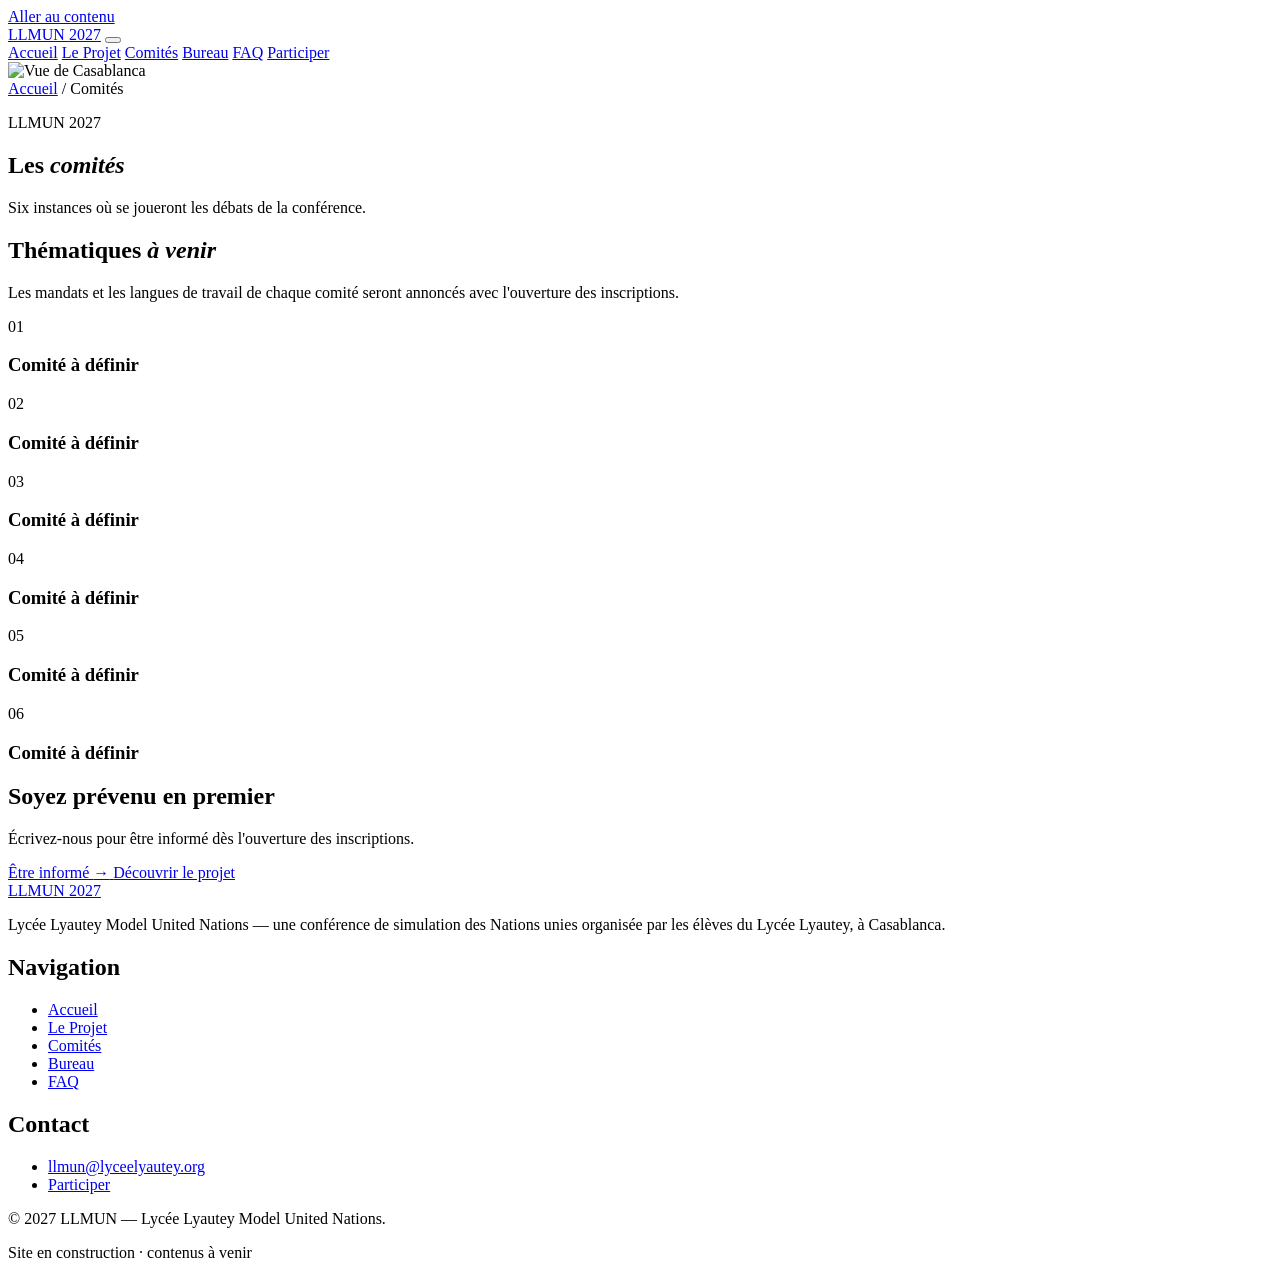
==== index.html @ 02866cd5 "First upload LLMUN Rework First publish" ====
<!doctype html>
<html lang="fr">
<head>
  <meta charset="UTF-8" />
  <meta name="viewport" content="width=device-width, initial-scale=1, viewport-fit=cover" />
  <title>Comités — LLMUN 2027</title>
  <meta name="description" content="Les six comités de LLMUN 2027 : mandats et langues de travail annoncés avec l'ouverture des inscriptions." />
  <meta name="theme-color" content="#08131f" />
  <link rel="icon" href="../../assets/favicon.svg" type="image/svg+xml" />

  <link rel="preconnect" href="https://fonts.googleapis.com" />
  <link rel="preconnect" href="https://fonts.gstatic.com" crossorigin />
  <link href="https://fonts.googleapis.com/css2?family=DM+Sans:wght@400;500;600;700&family=Playfair+Display:ital,wght@0,500;0,600;1,500;1,600&display=swap" rel="stylesheet" />
  <link rel="stylesheet" href="../../assets/css/styles.css" />
</head>
<body>
  <a class="skip-link" href="#contenu">Aller au contenu</a>

  <header class="site-header">
    <nav class="nav container" aria-label="Navigation principale">
      <a class="brand" href="../../index.html">LLMUN <span>2027</span></a>
      <button class="nav-toggle" type="button" aria-label="Ouvrir le menu" aria-expanded="false" aria-controls="menu-principal">
        <span></span><span></span><span></span>
      </button>
      <div class="nav-links" id="menu-principal">
        <a href="../../index.html">Accueil</a>
        <a href="../projet/index.html">Le Projet</a>
        <a href="../comites/index.html">Comités</a>
        <a href="../bureau/index.html">Bureau</a>
        <a href="../../index.html#faq">FAQ</a>
        <a class="nav-cta" href="../../index.html#inscription">Participer</a>
      </div>
    </nav>
  </header>

  <section class="page-hero">
    <div class="page-hero__media">
      <img src="../../assets/images/hassan2.jpg" alt="Vue de Casablanca" fetchpriority="high" width="1200" height="900" />
    </div>
    <div class="container">
      <nav class="breadcrumb" aria-label="Fil d'Ariane">
        <a href="../../index.html">Accueil</a>
        <span aria-hidden="true">/</span>
        <span aria-current="page">Comités</span>
      </nav>
      <p class="eyebrow">LLMUN 2027</p>
      <h1>Les <em>comités</em></h1>
      <p>Six instances où se joueront les débats de la conférence.</p>
    </div>
  </section>

  <main id="contenu">
    <section class="section">
      <div class="container">
        <div class="section__head reveal">
          <h2>Thématiques <em>à venir</em></h2>
          <p class="section__lead">
            Les mandats et les langues de travail de chaque comité seront annoncés avec
            l'ouverture des inscriptions.
          </p>
        </div>

        <div class="grid-auto grid-3" data-stagger>
          <article class="committee-card committee-card--placeholder reveal">
            <span class="committee-card__num">01</span>
            <h3>Comité à définir</h3>
          </article>

          <article class="committee-card committee-card--placeholder reveal">
            <span class="committee-card__num">02</span>
            <h3>Comité à définir</h3>
          </article>

          <article class="committee-card committee-card--placeholder reveal">
            <span class="committee-card__num">03</span>
            <h3>Comité à définir</h3>
          </article>

          <article class="committee-card committee-card--placeholder reveal">
            <span class="committee-card__num">04</span>
            <h3>Comité à définir</h3>
          </article>

          <article class="committee-card committee-card--placeholder reveal">
            <span class="committee-card__num">05</span>
            <h3>Comité à définir</h3>
          </article>

          <article class="committee-card committee-card--placeholder reveal">
            <span class="committee-card__num">06</span>
            <h3>Comité à définir</h3>
          </article>
        </div>
      </div>
    </section>
  </main>

  <section class="cta" id="inscription">
    <div class="container">
      <h2>Soyez prévenu en premier</h2>
      <p>Écrivez-nous pour être informé dès l'ouverture des inscriptions.</p>
      <div class="btn-row btn-row--center">
        <a class="btn btn--gold" href="mailto:llmun@lyceelyautey.org?subject=Inscription%20LLMUN%202027">
          Être informé <span class="btn__arrow" aria-hidden="true">→</span>
        </a>
        <a class="btn btn--ghost" href="../projet/index.html">Découvrir le projet</a>
      </div>
    </div>
  </section>

  <footer class="site-footer">
    <div class="container">
      <div class="site-footer__grid">
        <div class="site-footer__about">
          <a class="brand" href="../../index.html">LLMUN <span>2027</span></a>
          <p>
            Lycée Lyautey Model United Nations — une conférence de simulation des Nations unies
            organisée par les élèves du Lycée Lyautey, à Casablanca.
          </p>
        </div>

        <nav aria-label="Pages du site">
          <h2>Navigation</h2>
          <ul>
            <li><a href="../../index.html">Accueil</a></li>
            <li><a href="../projet/index.html">Le Projet</a></li>
            <li><a href="../comites/index.html">Comités</a></li>
            <li><a href="../bureau/index.html">Bureau</a></li>
            <li><a href="../../index.html#faq">FAQ</a></li>
          </ul>
        </nav>

        <div>
          <h2>Contact</h2>
          <ul>
            <li><a href="mailto:llmun@lyceelyautey.org">llmun@lyceelyautey.org</a></li>
            <li><a href="../../index.html#inscription">Participer</a></li>
          </ul>
        </div>
      </div>

      <div class="site-footer__bottom">
        <p>© <span data-year>2027</span> LLMUN — Lycée Lyautey Model United Nations.</p>
        <p>Site en construction · contenus à venir</p>
      </div>
    </div>
  </footer>

  <script src="../../assets/js/site.js" defer></script>
</body>
</html>
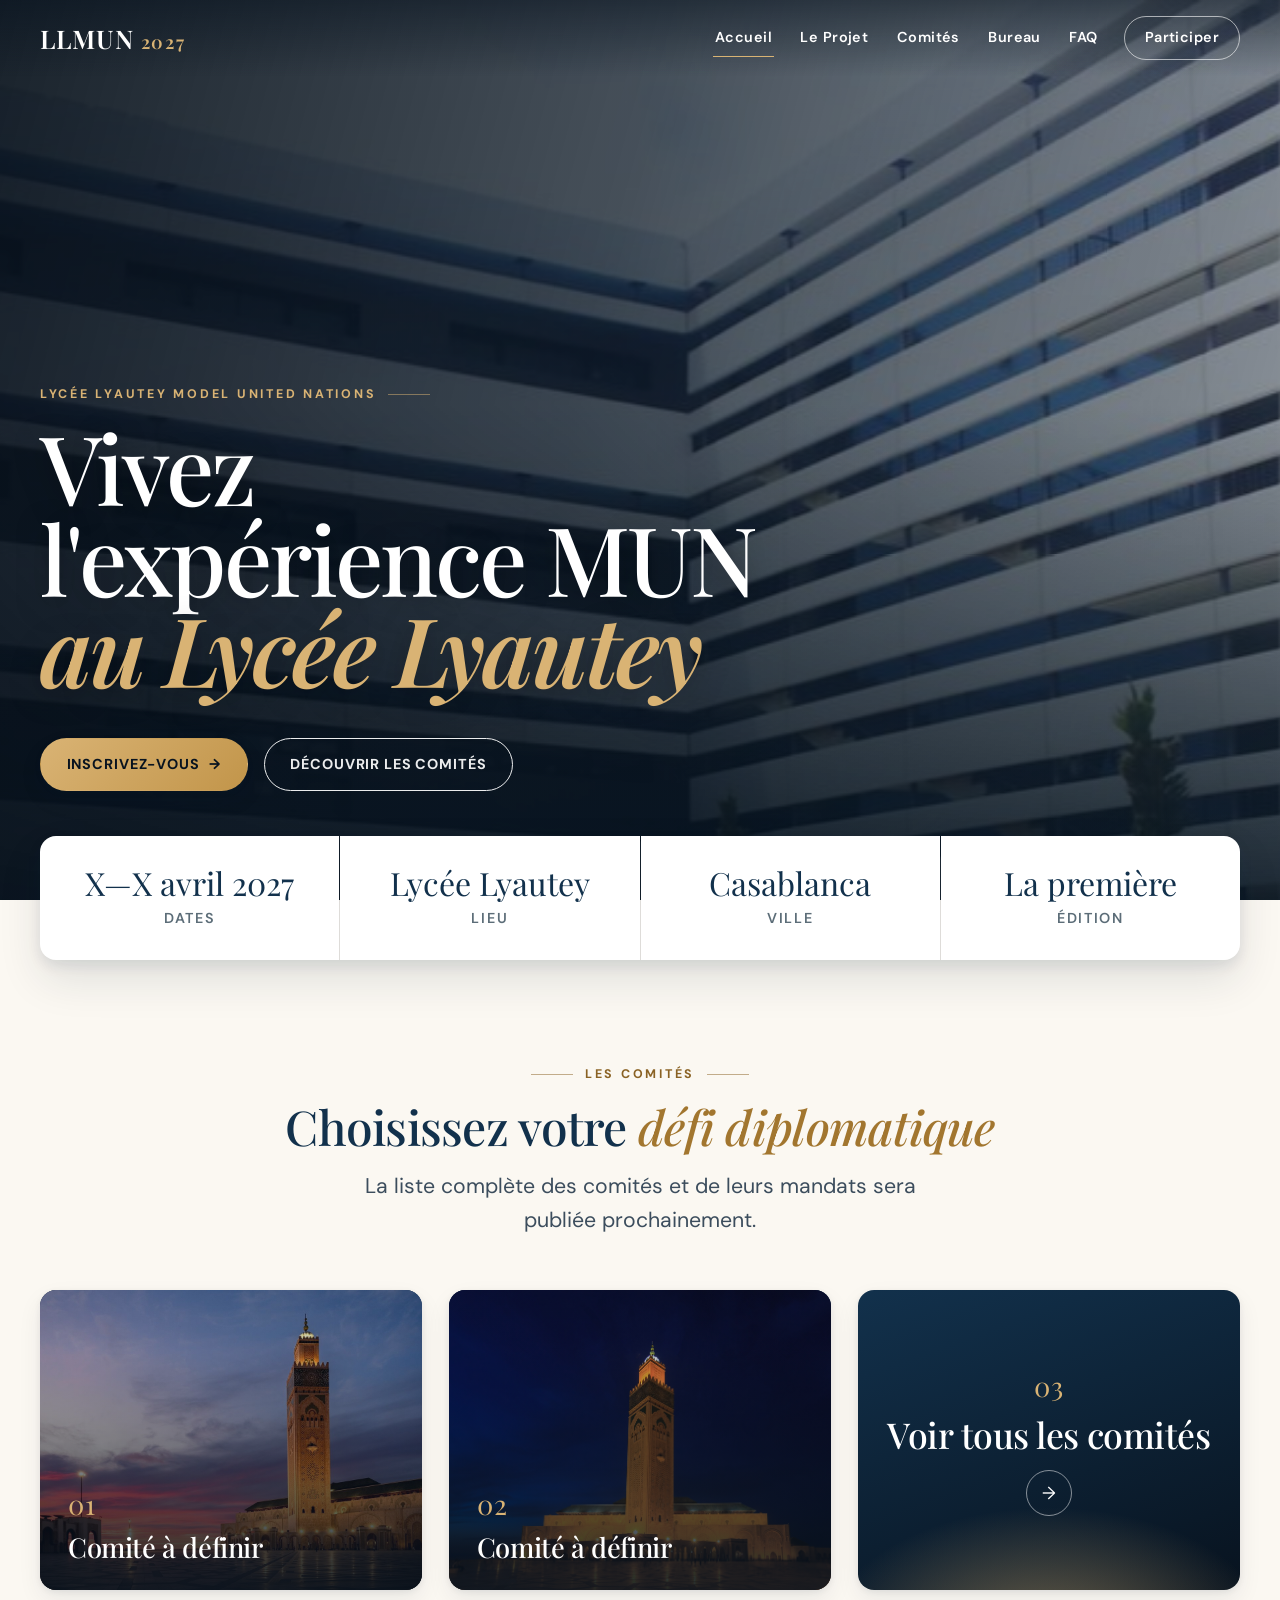
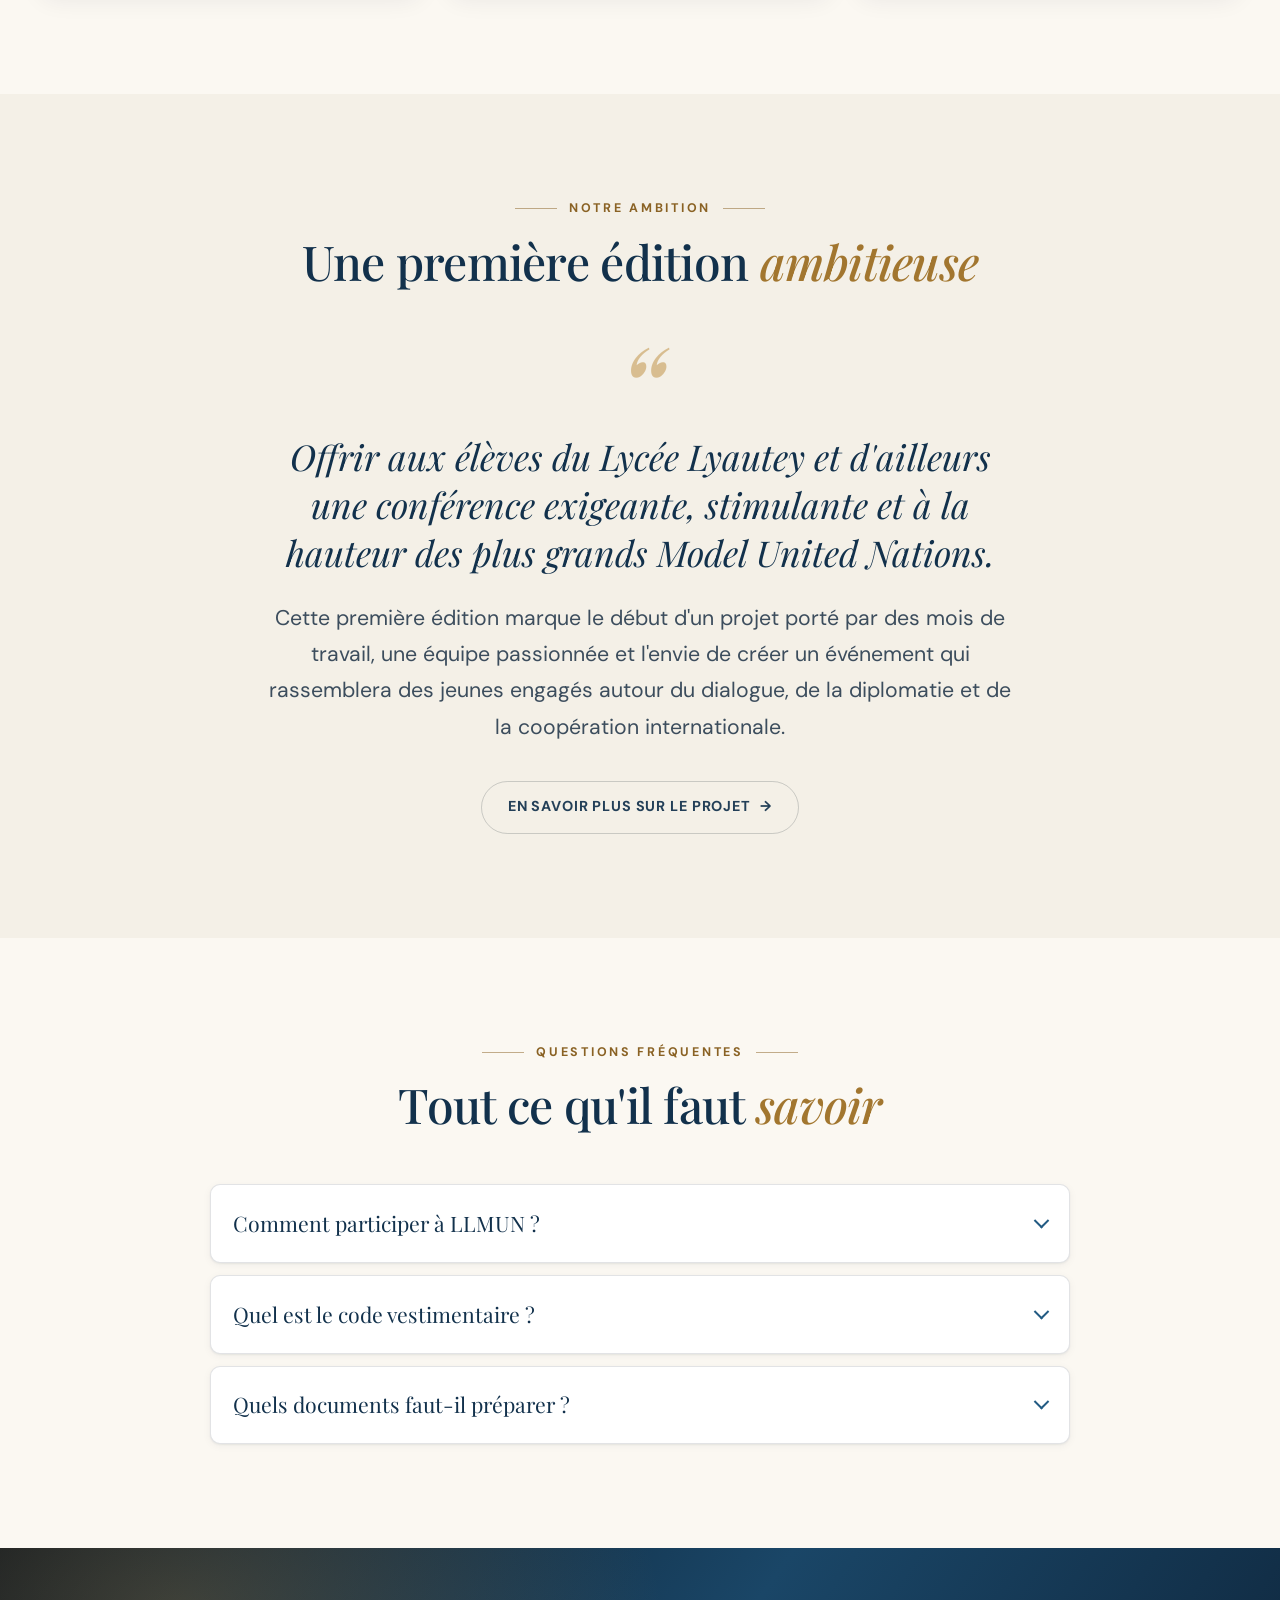
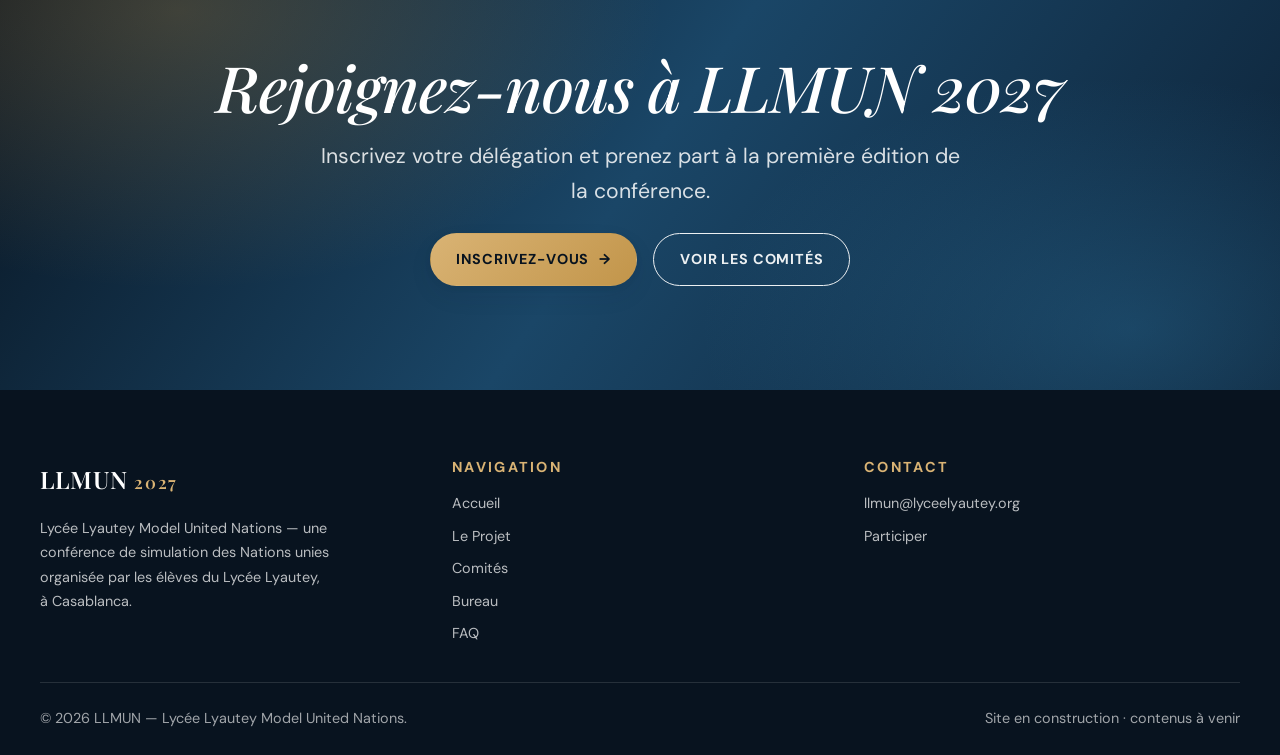
==== commit 02e1b775: "Structural Fix Corrected the structure of the project for frontend recognition" ====
--- a/index.html
+++ b/index.html
@@ -3,107 +3,189 @@
 <head>
   <meta charset="UTF-8" />
   <meta name="viewport" content="width=device-width, initial-scale=1, viewport-fit=cover" />
-  <title>Comités — LLMUN 2027</title>
-  <meta name="description" content="Les six comités de LLMUN 2027 : mandats et langues de travail annoncés avec l'ouverture des inscriptions." />
+  <title>LLMUN 2027 — Lycée Lyautey Model United Nations, Casablanca</title>
+  <meta name="description" content="LLMUN 2027 : la conférence Model United Nations du Lycée Lyautey à Casablanca. Débats, diplomatie et coopération internationale, en avril 2027." />
   <meta name="theme-color" content="#08131f" />
-  <link rel="icon" href="../../assets/favicon.svg" type="image/svg+xml" />
+  <link rel="icon" href="assets/favicon.svg" type="image/svg+xml" />
+
+  <meta property="og:type" content="website" />
+  <meta property="og:locale" content="fr_FR" />
+  <meta property="og:title" content="LLMUN 2027 — Lycée Lyautey Model United Nations" />
+  <meta property="og:description" content="Vivez l'expérience MUN au Lycée Lyautey, à Casablanca. Avril 2027." />
+  <meta property="og:image" content="assets/images/lycee-lyautey.jpg" />
 
   <link rel="preconnect" href="https://fonts.googleapis.com" />
   <link rel="preconnect" href="https://fonts.gstatic.com" crossorigin />
   <link href="https://fonts.googleapis.com/css2?family=DM+Sans:wght@400;500;600;700&family=Playfair+Display:ital,wght@0,500;0,600;1,500;1,600&display=swap" rel="stylesheet" />
-  <link rel="stylesheet" href="../../assets/css/styles.css" />
+  <link rel="stylesheet" href="assets/css/styles.css" />
 </head>
 <body>
   <a class="skip-link" href="#contenu">Aller au contenu</a>
 
   <header class="site-header">
     <nav class="nav container" aria-label="Navigation principale">
-      <a class="brand" href="../../index.html">LLMUN <span>2027</span></a>
+      <a class="brand" href="index.html">LLMUN <span>2027</span></a>
       <button class="nav-toggle" type="button" aria-label="Ouvrir le menu" aria-expanded="false" aria-controls="menu-principal">
         <span></span><span></span><span></span>
       </button>
       <div class="nav-links" id="menu-principal">
-        <a href="../../index.html">Accueil</a>
-        <a href="../projet/index.html">Le Projet</a>
-        <a href="../comites/index.html">Comités</a>
-        <a href="../bureau/index.html">Bureau</a>
-        <a href="../../index.html#faq">FAQ</a>
-        <a class="nav-cta" href="../../index.html#inscription">Participer</a>
+        <a href="index.html">Accueil</a>
+        <a href="pages/projet/index.html">Le Projet</a>
+        <a href="pages/comites/index.html">Comités</a>
+        <a href="pages/bureau/index.html">Bureau</a>
+        <a href="#faq">FAQ</a>
+        <a class="nav-cta" href="#inscription">Participer</a>
       </div>
     </nav>
   </header>
 
-  <section class="page-hero">
-    <div class="page-hero__media">
-      <img src="../../assets/images/hassan2.jpg" alt="Vue de Casablanca" fetchpriority="high" width="1200" height="900" />
+  <section class="hero" id="accueil">
+    <div class="hero__media">
+      <img src="assets/images/lycee-lyautey.jpg" alt="Le Lycée Lyautey à Casablanca" fetchpriority="high" width="736" height="414" />
     </div>
     <div class="container">
-      <nav class="breadcrumb" aria-label="Fil d'Ariane">
-        <a href="../../index.html">Accueil</a>
-        <span aria-hidden="true">/</span>
-        <span aria-current="page">Comités</span>
-      </nav>
-      <p class="eyebrow">LLMUN 2027</p>
-      <h1>Les <em>comités</em></h1>
-      <p>Six instances où se joueront les débats de la conférence.</p>
+      <div class="hero__content">
+        <p class="eyebrow">Lycée Lyautey Model United Nations</p>
+        <h1>Vivez l'expérience MUN <em>au Lycée Lyautey</em></h1>
+        <div class="btn-row">
+          <a class="btn btn--gold" href="#inscription">Inscrivez-vous <span class="btn__arrow" aria-hidden="true">→</span></a>
+          <a class="btn btn--ghost" href="pages/comites/index.html">Découvrir les comités</a>
+        </div>
+      </div>
     </div>
   </section>
 
   <main id="contenu">
-    <section class="section">
+    <!-- Informations clés : seul endroit du site où dates, lieu et ville sont donnés -->
+    <section class="facts container" aria-label="Informations clés">
+      <dl class="facts__inner">
+        <div class="fact">
+          <dt>Dates</dt>
+          <dd>X—X avril 2027</dd>
+        </div>
+        <div class="fact">
+          <dt>Lieu</dt>
+          <dd>Lycée Lyautey</dd>
+        </div>
+        <div class="fact">
+          <dt>Ville</dt>
+          <dd>Casablanca</dd>
+        </div>
+        <div class="fact">
+          <dt>Édition</dt>
+          <dd>La première</dd>
+        </div>
+      </dl>
+    </section>
+
+    <!-- Comités -->
+    <section class="section" id="comites">
       <div class="container">
         <div class="section__head reveal">
-          <h2>Thématiques <em>à venir</em></h2>
+          <p class="eyebrow">Les comités</p>
+          <h2>Choisissez votre <em>défi diplomatique</em></h2>
           <p class="section__lead">
-            Les mandats et les langues de travail de chaque comité seront annoncés avec
-            l'ouverture des inscriptions.
+            La liste complète des comités et de leurs mandats sera publiée prochainement.
           </p>
         </div>
 
         <div class="grid-auto grid-3" data-stagger>
-          <article class="committee-card committee-card--placeholder reveal">
+          <article class="committee-card reveal">
+            <div class="committee-card__media">
+              <img src="assets/images/hassan2.jpg" alt="" loading="lazy" width="1200" height="900" />
+            </div>
             <span class="committee-card__num">01</span>
             <h3>Comité à définir</h3>
           </article>
 
-          <article class="committee-card committee-card--placeholder reveal">
+          <article class="committee-card reveal">
+            <div class="committee-card__media">
+              <img src="assets/images/mosquee-nuit.jpg" alt="" loading="lazy" width="1800" height="1217" />
+            </div>
             <span class="committee-card__num">02</span>
             <h3>Comité à définir</h3>
           </article>
 
-          <article class="committee-card committee-card--placeholder reveal">
+          <a class="committee-card committee-card--cta reveal" href="pages/comites/index.html">
             <span class="committee-card__num">03</span>
-            <h3>Comité à définir</h3>
-          </article>
-
-          <article class="committee-card committee-card--placeholder reveal">
-            <span class="committee-card__num">04</span>
-            <h3>Comité à définir</h3>
-          </article>
-
-          <article class="committee-card committee-card--placeholder reveal">
-            <span class="committee-card__num">05</span>
-            <h3>Comité à définir</h3>
-          </article>
-
-          <article class="committee-card committee-card--placeholder reveal">
-            <span class="committee-card__num">06</span>
-            <h3>Comité à définir</h3>
-          </article>
+            <h3>Voir tous les comités</h3>
+            <span class="arrow" aria-hidden="true">→</span>
+          </a>
+        </div>
+      </div>
+    </section>
+
+    <!-- Ambition (le développement complet est sur la page Le Projet) -->
+    <section class="section section--paper ambition" id="projet">
+      <div class="container">
+        <div class="section__head reveal">
+          <p class="eyebrow">Notre ambition</p>
+          <h2>Une première édition <em>ambitieuse</em></h2>
+        </div>
+
+        <div class="ambition__text reveal">
+          <p class="statement">
+            Offrir aux élèves du Lycée Lyautey et d'ailleurs une conférence exigeante, stimulante
+            et à la hauteur des plus grands Model United Nations.
+          </p>
+          <p>
+            Cette première édition marque le début d'un projet porté par des mois de travail, une équipe
+            passionnée et l'envie de créer un événement qui rassemblera des jeunes engagés autour du
+            dialogue, de la diplomatie et de la coopération internationale.
+          </p>
+          <div class="btn-row btn-row--center">
+            <a class="btn btn--on-light btn--ghost" href="pages/projet/index.html">
+              En savoir plus sur le projet <span class="btn__arrow" aria-hidden="true">→</span>
+            </a>
+          </div>
+        </div>
+      </div>
+    </section>
+
+    <!-- FAQ -->
+    <section class="section" id="faq">
+      <div class="container">
+        <div class="section__head reveal">
+          <p class="eyebrow">Questions fréquentes</p>
+          <h2>Tout ce qu'il faut <em>savoir</em></h2>
+        </div>
+
+        <div class="faq-list" data-stagger>
+          <details class="faq-item reveal">
+            <summary>Comment participer à LLMUN ?</summary>
+            <div class="faq-item__body">
+              <p>Les inscriptions ouvrent prochainement pour les délégations et les participants individuels.</p>
+            </div>
+          </details>
+
+          <details class="faq-item reveal">
+            <summary>Quel est le code vestimentaire ?</summary>
+            <div class="faq-item__body">
+              <p>Une tenue formelle et professionnelle est requise pendant toute la durée de la conférence.</p>
+            </div>
+          </details>
+
+          <details class="faq-item reveal">
+            <summary>Quels documents faut-il préparer ?</summary>
+            <div class="faq-item__body">
+              <p>Vous recevrez les guides de comité et les consignes de préparation après votre inscription.</p>
+            </div>
+          </details>
         </div>
       </div>
     </section>
   </main>
 
+  <!-- Appel à l'action -->
   <section class="cta" id="inscription">
     <div class="container">
-      <h2>Soyez prévenu en premier</h2>
-      <p>Écrivez-nous pour être informé dès l'ouverture des inscriptions.</p>
+      <h2>Rejoignez-nous à LLMUN 2027</h2>
+      <p>Inscrivez votre délégation et prenez part à la première édition de la conférence.</p>
       <div class="btn-row btn-row--center">
         <a class="btn btn--gold" href="mailto:llmun@lyceelyautey.org?subject=Inscription%20LLMUN%202027">
-          Être informé <span class="btn__arrow" aria-hidden="true">→</span>
+          Inscrivez-vous <span class="btn__arrow" aria-hidden="true">→</span>
         </a>
-        <a class="btn btn--ghost" href="../projet/index.html">Découvrir le projet</a>
+        <a class="btn btn--ghost" href="pages/comites/index.html">Voir les comités</a>
       </div>
     </div>
   </section>
@@ -112,7 +194,7 @@
     <div class="container">
       <div class="site-footer__grid">
         <div class="site-footer__about">
-          <a class="brand" href="../../index.html">LLMUN <span>2027</span></a>
+          <a class="brand" href="index.html">LLMUN <span>2027</span></a>
           <p>
             Lycée Lyautey Model United Nations — une conférence de simulation des Nations unies
             organisée par les élèves du Lycée Lyautey, à Casablanca.
@@ -122,11 +204,11 @@
         <nav aria-label="Pages du site">
           <h2>Navigation</h2>
           <ul>
-            <li><a href="../../index.html">Accueil</a></li>
-            <li><a href="../projet/index.html">Le Projet</a></li>
-            <li><a href="../comites/index.html">Comités</a></li>
-            <li><a href="../bureau/index.html">Bureau</a></li>
-            <li><a href="../../index.html#faq">FAQ</a></li>
+            <li><a href="index.html">Accueil</a></li>
+            <li><a href="pages/projet/index.html">Le Projet</a></li>
+            <li><a href="pages/comites/index.html">Comités</a></li>
+            <li><a href="pages/bureau/index.html">Bureau</a></li>
+            <li><a href="#faq">FAQ</a></li>
           </ul>
         </nav>
 
@@ -134,7 +216,7 @@
           <h2>Contact</h2>
           <ul>
             <li><a href="mailto:llmun@lyceelyautey.org">llmun@lyceelyautey.org</a></li>
-            <li><a href="../../index.html#inscription">Participer</a></li>
+            <li><a href="#inscription">Participer</a></li>
           </ul>
         </div>
       </div>
@@ -146,6 +228,6 @@
     </div>
   </footer>
 
-  <script src="../../assets/js/site.js" defer></script>
+  <script src="assets/js/site.js" defer></script>
 </body>
 </html>
--- a/assets/css/styles.css
+++ b/assets/css/styles.css
@@ -0,0 +1,1516 @@
+/* ============================================================================
+   LLMUN 2027 — Feuille de style principale
+   Système de design : jetons → base → primitives de mise en page → composants
+   → sections → mouvement → points de rupture.
+   Typographie : Playfair Display (titres) + DM Sans (interface / texte courant).
+   ========================================================================= */
+
+/* ---------------------------------------------------------------- 1. JETONS */
+:root {
+  /* Couleurs de marque : bleu nuit diplomatique, laiton chaud, ivoire */
+  --navy-950: #08131f;
+  --navy-900: #0d2135;
+  --navy-800: #12314c;
+  --navy-700: #1a4667;
+  --navy-600: #235b83;
+  --blue-500: #2f7cab;
+  --blue-300: #8fbcd6;
+  --blue-100: #dbe9f2;
+
+  --brass-600: #8a6224; /* petits textes : 4.8:1 sur papier */
+  --brass-accent: #a2762f; /* titres >= 24px : conforme AA gros texte */
+  --brass-500: #c2954a;
+  --brass-400: #d9b374;
+  --brass-200: #f0dcb6;
+
+  --ivory: #fbf8f2;
+  --paper: #f4f0e7;
+  --paper-2: #ece6d9;
+
+  --ink: #131e29;
+  --ink-soft: #3c4d5d;
+  --ink-muted: #5c6d78;
+  --line: rgba(19, 30, 41, 0.12);
+  --line-strong: rgba(19, 30, 41, 0.2);
+
+  /* Rôles sémantiques */
+  --bg: var(--ivory);
+  --surface: #ffffff;
+  --surface-alt: var(--paper);
+  --text: var(--ink);
+  --text-soft: var(--ink-soft);
+
+  /* Typographie fluide (320px → 1440px) */
+  --font-display: "Playfair Display", "Iowan Old Style", Georgia, serif;
+  --font-sans: "DM Sans", system-ui, -apple-system, "Segoe UI", Roboto, sans-serif;
+
+  --step--1: clamp(0.82rem, 0.79rem + 0.14vw, 0.9rem);
+  --step-0: clamp(1rem, 0.96rem + 0.2vw, 1.09rem);
+  --step-1: clamp(1.13rem, 1.06rem + 0.34vw, 1.33rem);
+  --step-2: clamp(1.33rem, 1.2rem + 0.63vw, 1.72rem);
+  --step-3: clamp(1.6rem, 1.38rem + 1.06vw, 2.25rem);
+  --step-4: clamp(1.95rem, 1.58rem + 1.83vw, 3rem);
+  --step-5: clamp(2.35rem, 1.73rem + 3.06vw, 4rem);
+  --step-6: clamp(2.8rem, 1.65rem + 5.75vw, 6rem);
+
+  /* Rythme d'espacement */
+  --space-2xs: 0.375rem;
+  --space-xs: 0.625rem;
+  --space-s: 1rem;
+  --space-m: 1.5rem;
+  --space-l: 2.25rem;
+  --space-xl: 3.5rem;
+  --space-2xl: clamp(3.5rem, 2.5rem + 5vw, 7rem);
+
+  --gutter: clamp(1.25rem, 0.9rem + 1.8vw, 2.5rem);
+  --measure: 68ch;
+  --container: 1200px;
+
+  /* Formes et profondeur */
+  --radius-xs: 6px;
+  --radius-s: 10px;
+  --radius-m: 16px;
+  --radius-l: 26px;
+  --radius-pill: 999px;
+
+  --shadow-xs: 0 1px 2px rgba(11, 32, 51, 0.06), 0 2px 8px rgba(11, 32, 51, 0.05);
+  --shadow-s: 0 2px 6px rgba(11, 32, 51, 0.07), 0 10px 24px rgba(11, 32, 51, 0.07);
+  --shadow-m: 0 6px 14px rgba(11, 32, 51, 0.09), 0 20px 44px rgba(11, 32, 51, 0.11);
+  --shadow-l: 0 18px 40px rgba(8, 19, 31, 0.18), 0 44px 90px rgba(8, 19, 31, 0.18);
+
+  --ring: 0 0 0 3px var(--ivory), 0 0 0 6px var(--blue-500);
+
+  /* Mouvement */
+  --ease-out: cubic-bezier(0.22, 0.68, 0.32, 1);
+  --ease-spring: cubic-bezier(0.32, 1.4, 0.5, 1);
+  --t-fast: 160ms;
+  --t-med: 280ms;
+  --t-slow: 520ms;
+
+  --header-h: 76px;
+}
+
+@media (min-width: 1600px) {
+  :root {
+    --container: 1320px;
+  }
+}
+
+/* ------------------------------------------------------------ 2. BASE / RESET */
+*,
+*::before,
+*::after {
+  box-sizing: border-box;
+}
+
+html {
+  -webkit-text-size-adjust: 100%;
+  scroll-behavior: smooth;
+  scroll-padding-top: calc(var(--header-h) + 1rem);
+}
+
+body {
+  margin: 0;
+  background: var(--bg);
+  color: var(--text);
+  font-family: var(--font-sans);
+  font-size: var(--step-0);
+  line-height: 1.65;
+  overflow-x: hidden;
+  -webkit-font-smoothing: antialiased;
+  text-rendering: optimizeLegibility;
+}
+
+img,
+picture,
+svg,
+video {
+  display: block;
+  max-width: 100%;
+  height: auto;
+}
+
+h1,
+h2,
+h3,
+h4 {
+  font-family: var(--font-display);
+  font-weight: 500;
+  line-height: 1.1;
+  margin: 0;
+  text-wrap: balance;
+  letter-spacing: -0.015em;
+}
+
+p {
+  margin: 0;
+  text-wrap: pretty;
+}
+
+a {
+  color: inherit;
+}
+
+button {
+  font: inherit;
+  color: inherit;
+}
+
+:focus-visible {
+  outline: none;
+  box-shadow: var(--ring);
+  border-radius: var(--radius-xs);
+}
+
+::selection {
+  background: var(--brass-200);
+  color: var(--navy-900);
+}
+
+.skip-link {
+  position: absolute;
+  left: 50%;
+  top: 0;
+  transform: translate(-50%, -150%);
+  z-index: 200;
+  padding: 0.75rem 1.25rem;
+  background: var(--navy-900);
+  color: #fff;
+  border-radius: 0 0 var(--radius-s) var(--radius-s);
+  font-weight: 600;
+  text-decoration: none;
+  transition: transform var(--t-fast) var(--ease-out);
+}
+
+.skip-link:focus-visible {
+  transform: translate(-50%, 0);
+}
+
+.visually-hidden {
+  position: absolute !important;
+  width: 1px;
+  height: 1px;
+  padding: 0;
+  margin: -1px;
+  overflow: hidden;
+  clip-path: inset(50%);
+  white-space: nowrap;
+}
+
+/* -------------------------------------------------------- 3. MISE EN PAGE */
+.container {
+  width: min(var(--container), 100% - (var(--gutter) * 2));
+  margin-inline: auto;
+}
+
+.container--narrow {
+  width: min(820px, 100% - (var(--gutter) * 2));
+}
+
+.section {
+  padding-block: var(--space-2xl);
+}
+
+.section--tight {
+  padding-block: clamp(2.5rem, 1.8rem + 3.5vw, 4.5rem);
+}
+
+.section--paper {
+  background: var(--paper);
+}
+
+.section__head {
+  max-width: 62ch;
+  margin-inline: auto;
+  text-align: center;
+  margin-bottom: clamp(2rem, 1.4rem + 2.4vw, 3.5rem);
+}
+
+.section__head h2,
+.section__title {
+  font-size: var(--step-4);
+  color: var(--navy-800);
+}
+
+.section__head h2 em,
+.section__title em {
+  font-style: italic;
+  color: var(--brass-accent);
+}
+
+.section__lead {
+  margin-top: var(--space-s);
+  color: var(--text-soft);
+  font-size: var(--step-1);
+  line-height: 1.6;
+}
+
+/* Surtitre avec filets décoratifs */
+.eyebrow {
+  display: flex;
+  align-items: center;
+  justify-content: center;
+  gap: 0.75rem;
+  margin: 0 0 var(--space-s);
+  font-family: var(--font-sans);
+  font-size: clamp(0.68rem, 0.64rem + 0.2vw, 0.78rem);
+  font-weight: 700;
+  letter-spacing: 0.22em;
+  text-transform: uppercase;
+  color: var(--brass-600);
+}
+
+.eyebrow::before,
+.eyebrow::after {
+  content: "";
+  width: clamp(18px, 5vw, 42px);
+  height: 1px;
+  background: currentColor;
+  opacity: 0.5;
+}
+
+.eyebrow--start {
+  justify-content: flex-start;
+}
+
+.eyebrow--start::before {
+  display: none;
+}
+
+/* ------------------------------------------------------------- 4. BOUTONS */
+.btn {
+  --btn-bg: var(--navy-700);
+  --btn-fg: #fff;
+  display: inline-flex;
+  align-items: center;
+  justify-content: center;
+  gap: 0.6rem;
+  min-height: 48px;
+  padding: 0.85rem 1.6rem;
+  border: 1px solid transparent;
+  border-radius: var(--radius-pill);
+  background: var(--btn-bg);
+  color: var(--btn-fg);
+  font-family: var(--font-sans);
+  font-size: var(--step--1);
+  font-weight: 700;
+  letter-spacing: 0.06em;
+  text-transform: uppercase;
+  text-decoration: none;
+  cursor: pointer;
+  box-shadow: var(--shadow-s);
+  transition: transform var(--t-fast) var(--ease-out), box-shadow var(--t-med) var(--ease-out),
+    background-color var(--t-med) var(--ease-out), color var(--t-med) var(--ease-out),
+    border-color var(--t-med) var(--ease-out);
+}
+
+.btn:hover {
+  transform: translateY(-2px);
+  box-shadow: var(--shadow-m);
+}
+
+.btn:active {
+  transform: translateY(0);
+}
+
+.btn__arrow {
+  transition: transform var(--t-med) var(--ease-spring);
+}
+
+.btn:hover .btn__arrow {
+  transform: translateX(4px);
+}
+
+.btn--gold {
+  --btn-bg: linear-gradient(135deg, var(--brass-400), var(--brass-500));
+  --btn-fg: var(--navy-950);
+}
+
+.btn--light {
+  --btn-bg: var(--ivory);
+  --btn-fg: var(--navy-800);
+}
+
+.btn--ghost {
+  --btn-bg: transparent;
+  --btn-fg: currentColor;
+  border-color: currentColor;
+  box-shadow: none;
+  opacity: 0.92;
+}
+
+.btn--ghost:hover {
+  background: rgba(255, 255, 255, 0.12);
+  box-shadow: none;
+  opacity: 1;
+}
+
+.btn--on-light.btn--ghost {
+  color: var(--navy-800);
+  border-color: var(--line-strong);
+}
+
+.btn--on-light.btn--ghost:hover {
+  background: rgba(19, 49, 76, 0.06);
+}
+
+.btn[disabled],
+.btn[aria-disabled="true"] {
+  cursor: not-allowed;
+  opacity: 0.55;
+  box-shadow: none;
+}
+
+.btn[disabled]:hover,
+.btn[aria-disabled="true"]:hover {
+  transform: none;
+  box-shadow: none;
+}
+
+.btn-row {
+  display: flex;
+  flex-wrap: wrap;
+  gap: var(--space-s);
+}
+
+.btn-row--center {
+  justify-content: center;
+}
+
+/* Lien texte fléché */
+.link-arrow {
+  display: inline-flex;
+  align-items: center;
+  gap: 0.5rem;
+  font-weight: 700;
+  font-size: var(--step--1);
+  letter-spacing: 0.04em;
+  text-transform: uppercase;
+  text-decoration: none;
+  color: var(--navy-700);
+  padding-block: 0.35rem;
+}
+
+.link-arrow span:last-child {
+  transition: transform var(--t-med) var(--ease-spring);
+}
+
+.link-arrow:hover span:last-child {
+  transform: translateX(5px);
+}
+
+/* -------------------------------------------------------- 5. EN-TÊTE / NAV */
+.site-header {
+  position: fixed;
+  inset: 0 0 auto;
+  z-index: 100;
+  transition: background-color var(--t-med) var(--ease-out), box-shadow var(--t-med) var(--ease-out);
+}
+
+.site-header::after {
+  content: "";
+  position: absolute;
+  inset: 0;
+  z-index: -1;
+  background: linear-gradient(180deg, rgba(8, 19, 31, 0.55), rgba(8, 19, 31, 0));
+  opacity: 1;
+  transition: opacity var(--t-med) var(--ease-out);
+}
+
+.site-header.is-stuck {
+  background: rgba(251, 248, 242, 0.9);
+  backdrop-filter: saturate(150%) blur(14px);
+  -webkit-backdrop-filter: saturate(150%) blur(14px);
+  box-shadow: 0 1px 0 var(--line), var(--shadow-xs);
+}
+
+.site-header.is-stuck::after {
+  opacity: 0;
+}
+
+.nav {
+  display: flex;
+  align-items: center;
+  justify-content: space-between;
+  gap: var(--space-m);
+  min-height: var(--header-h);
+}
+
+.brand {
+  display: inline-flex;
+  align-items: baseline;
+  gap: 0.4rem;
+  font-family: var(--font-display);
+  font-size: clamp(1.25rem, 1.1rem + 0.7vw, 1.6rem);
+  font-weight: 600;
+  letter-spacing: 0.04em;
+  color: #fff;
+  text-decoration: none;
+  transition: color var(--t-med) var(--ease-out);
+}
+
+.brand span {
+  font-size: 0.72em;
+  color: var(--brass-400);
+  letter-spacing: 0.1em;
+}
+
+.site-header.is-stuck .brand {
+  color: var(--navy-800);
+}
+
+.site-header.is-stuck .brand span {
+  color: var(--brass-600);
+}
+
+.nav-links {
+  display: flex;
+  align-items: center;
+  gap: clamp(0.9rem, 0.2rem + 1.6vw, 2.1rem);
+}
+
+.nav-links a {
+  position: relative;
+  color: #fff;
+  font-size: var(--step--1);
+  font-weight: 600;
+  letter-spacing: 0.03em;
+  text-decoration: none;
+  padding: 0.55rem 0.15rem;
+  transition: color var(--t-med) var(--ease-out);
+}
+
+.nav-links a::after {
+  content: "";
+  position: absolute;
+  left: 0;
+  right: 0;
+  bottom: 0.1rem;
+  height: 1.5px;
+  background: var(--brass-400);
+  transform: scaleX(0);
+  transform-origin: left;
+  transition: transform var(--t-med) var(--ease-out);
+}
+
+.nav-links a:hover::after,
+.nav-links a[aria-current="page"]::after {
+  transform: scaleX(1);
+}
+
+.site-header.is-stuck .nav-links a {
+  color: var(--navy-800);
+}
+
+.site-header.is-stuck .nav-links a:hover {
+  color: var(--navy-600);
+}
+
+.nav-cta {
+  border: 1px solid rgba(255, 255, 255, 0.6);
+  border-radius: var(--radius-pill);
+  padding: 0.6rem 1.25rem !important;
+}
+
+.nav-cta::after {
+  display: none !important;
+}
+
+.nav-cta:hover {
+  background: var(--brass-400);
+  border-color: var(--brass-400);
+  color: var(--navy-950) !important;
+}
+
+.site-header.is-stuck .nav-cta {
+  border-color: var(--navy-700);
+  background: var(--navy-700);
+  color: #fff !important;
+}
+
+.site-header.is-stuck .nav-cta:hover {
+  background: var(--navy-900);
+  border-color: var(--navy-900);
+}
+
+/* Bouton hamburger */
+.nav-toggle {
+  display: none;
+  width: 46px;
+  height: 46px;
+  padding: 0;
+  border: 0;
+  border-radius: var(--radius-s);
+  background: transparent;
+  cursor: pointer;
+  position: relative;
+  z-index: 96;
+}
+
+.nav-toggle span {
+  position: absolute;
+  left: 50%;
+  width: 22px;
+  height: 2px;
+  border-radius: 2px;
+  background: #fff;
+  transform: translateX(-50%);
+  transition: transform var(--t-med) var(--ease-out), opacity var(--t-fast) linear,
+    background-color var(--t-med) var(--ease-out);
+}
+
+.nav-toggle span:nth-child(1) {
+  top: 17px;
+}
+.nav-toggle span:nth-child(2) {
+  top: 23px;
+}
+.nav-toggle span:nth-child(3) {
+  top: 29px;
+}
+
+.site-header.is-stuck .nav-toggle span {
+  background: var(--navy-800);
+}
+
+.nav-toggle[aria-expanded="true"] span,
+.site-header.is-stuck .nav-toggle[aria-expanded="true"] span {
+  background: #fff;
+}
+
+.nav-toggle[aria-expanded="true"] span:nth-child(1) {
+  transform: translateX(-50%) translateY(6px) rotate(45deg);
+}
+.nav-toggle[aria-expanded="true"] span:nth-child(2) {
+  opacity: 0;
+}
+.nav-toggle[aria-expanded="true"] span:nth-child(3) {
+  transform: translateX(-50%) translateY(-6px) rotate(-45deg);
+}
+
+/* Tiroir ouvert : l'en-tête redevient transparent pour laisser respirer le
+   panneau, et le logo passe au-dessus tout en restant lisible sur fond sombre. */
+body.nav-open .site-header,
+body.nav-open .site-header.is-stuck {
+  background: transparent;
+  box-shadow: none;
+  backdrop-filter: none;
+  -webkit-backdrop-filter: none;
+}
+
+body.nav-open .brand,
+body.nav-open .site-header.is-stuck .brand {
+  position: relative;
+  z-index: 96;
+  color: #fff;
+}
+
+body.nav-open .brand span,
+body.nav-open .site-header.is-stuck .brand span {
+  color: var(--brass-400);
+}
+
+.nav-scrim {
+  position: fixed;
+  inset: 0;
+  z-index: 90;
+  background: rgba(8, 19, 31, 0.55);
+  opacity: 0;
+  visibility: hidden;
+  transition: opacity var(--t-med) var(--ease-out), visibility var(--t-med);
+}
+
+body.nav-open .nav-scrim {
+  opacity: 1;
+  visibility: visible;
+}
+
+body.nav-open {
+  overflow: hidden;
+}
+
+/* ---------------------------------------------------------------- 6. HÉROS */
+.hero {
+  position: relative;
+  display: grid;
+  align-items: end;
+  min-height: min(100svh, 900px);
+  padding-block: calc(var(--header-h) + var(--space-xl)) clamp(3.5rem, 2rem + 6vw, 7rem);
+  color: #fff;
+  overflow: hidden;
+  isolation: isolate;
+}
+
+.hero__media {
+  position: absolute;
+  inset: 0;
+  z-index: -2;
+}
+
+.hero__media img {
+  width: 100%;
+  height: 100%;
+  object-fit: cover;
+  object-position: center 45%;
+  animation: hero-zoom 18s var(--ease-out) forwards;
+}
+
+@keyframes hero-zoom {
+  from {
+    transform: scale(1.08);
+  }
+  to {
+    transform: scale(1);
+  }
+}
+
+.hero__media::after {
+  content: "";
+  position: absolute;
+  inset: 0;
+  background: linear-gradient(105deg, rgba(6, 16, 26, 0.92) 0%, rgba(7, 20, 33, 0.74) 45%, rgba(10, 28, 45, 0.4) 100%),
+    linear-gradient(0deg, rgba(6, 16, 26, 0.85), rgba(6, 16, 26, 0) 55%);
+}
+
+.hero .eyebrow {
+  color: var(--brass-400);
+  justify-content: flex-start;
+}
+
+.hero .eyebrow::before {
+  display: none;
+}
+
+.hero h1 {
+  font-size: var(--step-6);
+  line-height: 0.95;
+  letter-spacing: -0.03em;
+  max-width: 14ch;
+  text-shadow: 0 6px 30px rgba(0, 0, 0, 0.35);
+}
+
+.hero h1 em {
+  display: block;
+  font-style: italic;
+  font-weight: 600;
+  color: var(--brass-400);
+}
+
+.hero .btn-row {
+  margin-top: clamp(1.75rem, 1.2rem + 2vw, 2.75rem);
+}
+
+/* Héros secondaire (pages internes) */
+.page-hero {
+  position: relative;
+  display: grid;
+  align-items: center;
+  min-height: clamp(330px, 48vh, 480px);
+  padding-block: calc(var(--header-h) + var(--space-l)) var(--space-l);
+  color: #fff;
+  overflow: hidden;
+  isolation: isolate;
+  text-align: center;
+  background: linear-gradient(135deg, var(--navy-900), var(--navy-700) 55%, var(--navy-800));
+}
+
+.page-hero__media {
+  position: absolute;
+  inset: 0;
+  z-index: -2;
+}
+
+.page-hero__media img {
+  width: 100%;
+  height: 100%;
+  object-fit: cover;
+}
+
+.page-hero__media::after {
+  content: "";
+  position: absolute;
+  inset: 0;
+  background: linear-gradient(180deg, rgba(7, 18, 30, 0.88), rgba(8, 24, 39, 0.74)),
+    radial-gradient(120% 90% at 50% 0%, rgba(15, 47, 74, 0.4), transparent);
+}
+
+.page-hero .eyebrow {
+  color: var(--brass-400);
+}
+
+.page-hero h1 {
+  font-size: var(--step-5);
+}
+
+.page-hero h1 em {
+  font-style: italic;
+  color: var(--brass-400);
+}
+
+.page-hero p {
+  max-width: 58ch;
+  margin: var(--space-s) auto 0;
+  color: var(--blue-100);
+  font-size: var(--step-1);
+}
+
+/* Fil d'Ariane */
+.breadcrumb {
+  display: flex;
+  flex-wrap: wrap;
+  justify-content: center;
+  gap: 0.5rem;
+  margin-bottom: var(--space-s);
+  font-size: var(--step--1);
+  color: rgba(255, 255, 255, 0.65);
+}
+
+.breadcrumb a {
+  text-decoration: none;
+  border-bottom: 1px solid transparent;
+}
+
+.breadcrumb a:hover {
+  border-color: currentColor;
+}
+
+/* --------------------------------------------------- 7. BANDEAU D'INFOS CLÉS */
+.facts {
+  position: relative;
+  z-index: 2;
+  margin-top: clamp(-4.5rem, -5vw, -2.5rem);
+}
+
+.facts__inner {
+  display: grid;
+  grid-template-columns: repeat(auto-fit, minmax(min(100%, 200px), 1fr));
+  gap: 1px;
+  margin: 0;
+  background: var(--line);
+  border-radius: var(--radius-m);
+  overflow: hidden;
+  box-shadow: var(--shadow-m);
+}
+
+.fact {
+  display: flex;
+  flex-direction: column;
+  gap: 0.35rem;
+  padding: clamp(1.25rem, 1rem + 1vw, 2rem);
+  background: var(--surface);
+  text-align: center;
+}
+
+.fact dt {
+  order: 2;
+  font-size: var(--step--1);
+  font-weight: 600;
+  letter-spacing: 0.12em;
+  text-transform: uppercase;
+  color: var(--ink-muted);
+}
+
+.fact dd {
+  order: 1;
+  margin: 0;
+  font-family: var(--font-display);
+  font-size: clamp(1.45rem, 1.15rem + 1.1vw, 2rem);
+  color: var(--navy-800);
+  line-height: 1.15;
+}
+
+/* ----------------------------------------------------------- 8. GRILLES */
+.grid-auto {
+  display: grid;
+  gap: clamp(1rem, 0.7rem + 1.2vw, 1.75rem);
+}
+
+.grid-auto > * {
+  min-width: 0;
+}
+
+.grid-3 {
+  grid-template-columns: repeat(auto-fit, minmax(min(100%, 280px), 1fr));
+}
+
+.grid-4 {
+  grid-template-columns: repeat(auto-fit, minmax(min(100%, 230px), 1fr));
+}
+
+/* Cartes comités (visuel + dégradé) */
+.committee-card {
+  position: relative;
+  display: flex;
+  flex-direction: column;
+  justify-content: flex-end;
+  min-height: 300px;
+  padding: clamp(1.25rem, 1rem + 1vw, 1.75rem);
+  border-radius: var(--radius-m);
+  overflow: hidden;
+  isolation: isolate;
+  color: #fff;
+  text-decoration: none;
+  background: linear-gradient(150deg, var(--navy-900), var(--navy-700));
+  box-shadow: var(--shadow-s);
+  transition: transform var(--t-med) var(--ease-out), box-shadow var(--t-med) var(--ease-out);
+}
+
+.committee-card:hover {
+  transform: translateY(-6px);
+  box-shadow: var(--shadow-m);
+}
+
+.committee-card__media {
+  position: absolute;
+  inset: 0;
+  z-index: -2;
+}
+
+.committee-card__media img {
+  width: 100%;
+  height: 100%;
+  object-fit: cover;
+  transition: transform var(--t-slow) var(--ease-out);
+}
+
+.committee-card:hover .committee-card__media img {
+  transform: scale(1.06);
+}
+
+.committee-card::before {
+  content: "";
+  position: absolute;
+  inset: 0;
+  z-index: -1;
+  background: linear-gradient(180deg, rgba(7, 18, 30, 0.2) 20%, rgba(7, 18, 30, 0.88));
+}
+
+.committee-card__num {
+  font-family: var(--font-display);
+  font-size: var(--step-2);
+  color: var(--brass-400);
+  letter-spacing: 0.04em;
+}
+
+.committee-card h2,
+.committee-card h3 {
+  margin-top: 0.35rem;
+  font-size: var(--step-2);
+}
+
+.committee-card p {
+  margin-top: 0.4rem;
+  color: rgba(255, 255, 255, 0.78);
+  font-size: var(--step--1);
+}
+
+/* Carte comité sans visuel : filigrane typographique */
+.committee-card--placeholder {
+  /* Sans visuel ni description, la carte se resserre pour éviter le vide. */
+  min-height: 240px;
+  background: linear-gradient(155deg, var(--navy-900) 10%, var(--navy-700) 60%, var(--brass-600) 190%);
+}
+
+.committee-card--placeholder::after {
+  content: "LLMUN";
+  position: absolute;
+  top: 8%;
+  left: 50%;
+  z-index: -1;
+  transform: translateX(-50%) rotate(-9deg);
+  font-family: var(--font-display);
+  font-size: clamp(1.9rem, 1.2rem + 2.4vw, 3rem);
+  font-weight: 600;
+  letter-spacing: 0.02em;
+  color: #fff;
+  opacity: 0.14;
+  white-space: nowrap;
+  pointer-events: none;
+}
+
+.committee-card--cta {
+  background: linear-gradient(160deg, var(--navy-800), var(--navy-950));
+  justify-content: center;
+  text-align: center;
+  align-items: center;
+}
+
+.committee-card--cta::before {
+  background: radial-gradient(85% 65% at 50% 118%, rgba(217, 179, 116, 0.5), transparent 70%);
+}
+
+.committee-card--cta h3 {
+  font-size: var(--step-3);
+}
+
+.committee-card--cta .arrow {
+  display: grid;
+  place-items: center;
+  width: 46px;
+  height: 46px;
+  margin-top: var(--space-s);
+  border: 1px solid rgba(255, 255, 255, 0.5);
+  border-radius: 50%;
+  font-size: 1.1rem;
+  transition: transform var(--t-med) var(--ease-spring), background-color var(--t-med) var(--ease-out);
+}
+
+.committee-card--cta:hover .arrow {
+  transform: translateX(5px);
+  background: rgba(255, 255, 255, 0.14);
+}
+
+/* Cartes « atout / raison » */
+.feature-card {
+  position: relative;
+  padding: clamp(1.5rem, 1.2rem + 1.2vw, 2.25rem);
+  background: var(--surface);
+  border: 1px solid var(--line);
+  border-radius: var(--radius-m);
+  box-shadow: var(--shadow-xs);
+  transition: transform var(--t-med) var(--ease-out), box-shadow var(--t-med) var(--ease-out),
+    border-color var(--t-med) var(--ease-out);
+}
+
+.feature-card:hover {
+  transform: translateY(-4px);
+  border-color: rgba(194, 149, 74, 0.45);
+  box-shadow: var(--shadow-s);
+}
+
+.feature-card__num {
+  display: inline-grid;
+  place-items: center;
+  width: 44px;
+  height: 44px;
+  margin-bottom: var(--space-s);
+  border-radius: 50%;
+  background: var(--blue-100);
+  color: var(--navy-700);
+  font-family: var(--font-display);
+  font-size: var(--step-1);
+}
+
+.feature-card h3,
+.feature-card h4 {
+  font-size: var(--step-2);
+  color: var(--navy-800);
+  margin-bottom: 0.5rem;
+}
+
+.feature-card p {
+  color: var(--text-soft);
+}
+
+/* Cartes personnes (bureau) */
+.person-card {
+  display: flex;
+  flex-direction: column;
+  align-items: center;
+  gap: var(--space-s);
+  padding: clamp(1.5rem, 1.2rem + 1vw, 2rem) var(--space-m);
+  background: var(--surface);
+  border: 1px solid var(--line);
+  border-radius: var(--radius-m);
+  box-shadow: var(--shadow-xs);
+  text-align: center;
+  transition: transform var(--t-med) var(--ease-out), box-shadow var(--t-med) var(--ease-out);
+}
+
+.person-card:hover {
+  transform: translateY(-4px);
+  box-shadow: var(--shadow-s);
+}
+
+.person-card__avatar {
+  display: grid;
+  place-items: center;
+  width: clamp(96px, 22vw, 128px);
+  aspect-ratio: 1;
+  border-radius: 50%;
+  background: linear-gradient(145deg, var(--blue-100), var(--paper-2));
+  border: 1px dashed rgba(35, 91, 131, 0.45);
+  color: var(--navy-700);
+  font-family: var(--font-display);
+  font-size: var(--step-3);
+}
+
+.person-card h3 {
+  font-size: var(--step-1);
+  color: var(--navy-800);
+}
+
+.person-card p {
+  font-size: var(--step--1);
+  font-weight: 600;
+  letter-spacing: 0.1em;
+  text-transform: uppercase;
+  color: var(--brass-600);
+}
+
+/* ------------------------------------------------------ 9. BLOCS ÉDITORIAUX */
+.split {
+  display: grid;
+  grid-template-columns: repeat(auto-fit, minmax(min(100%, 320px), 1fr));
+  gap: clamp(1.75rem, 1.2rem + 3vw, 4rem);
+  align-items: center;
+}
+
+.split + .split {
+  margin-top: clamp(2.5rem, 1.8rem + 3.5vw, 5rem);
+}
+
+.split__media {
+  position: relative;
+  margin: 0;
+  border-radius: var(--radius-m);
+  overflow: hidden;
+  box-shadow: var(--shadow-m);
+}
+
+.split__media img {
+  width: 100%;
+  aspect-ratio: 4 / 3;
+  object-fit: cover;
+  transition: transform var(--t-slow) var(--ease-out);
+}
+
+.split__media:hover img {
+  transform: scale(1.04);
+}
+
+.split__media figcaption {
+  position: absolute;
+  left: 0;
+  right: 0;
+  bottom: 0;
+  padding: 2.5rem 1.25rem 1rem;
+  background: linear-gradient(transparent, rgba(7, 18, 30, 0.8));
+  color: #fff;
+  font-size: var(--step--1);
+  font-weight: 600;
+  letter-spacing: 0.08em;
+  text-transform: uppercase;
+}
+
+.split--reverse .split__media {
+  order: -1;
+}
+
+.prose h2 {
+  font-size: var(--step-4);
+  color: var(--navy-800);
+}
+
+.prose h3 {
+  font-size: var(--step-3);
+  color: var(--navy-800);
+}
+
+.prose h4 {
+  margin-top: 0.4rem;
+  font-size: var(--step-2);
+  font-style: italic;
+  color: var(--brass-600);
+}
+
+.prose p {
+  margin-top: var(--space-s);
+  max-width: var(--measure);
+  color: var(--text-soft);
+  font-size: var(--step-1);
+  line-height: 1.7;
+}
+
+.prose .btn-row,
+.prose .link-arrow {
+  margin-top: var(--space-m);
+}
+
+/* Bloc « ambition » de l'accueil */
+.ambition {
+  text-align: center;
+}
+
+.ambition__text {
+  max-width: 62ch;
+  margin-inline: auto;
+}
+
+.ambition__text p + p {
+  margin-top: var(--space-m);
+  font-size: var(--step-1);
+  line-height: 1.7;
+  color: var(--text-soft);
+}
+
+.ambition__text .btn-row {
+  margin-top: var(--space-l);
+}
+
+/* Bloc manifeste */
+.statement {
+  max-width: 46ch;
+  margin-inline: auto;
+  text-align: center;
+  font-family: var(--font-display);
+  font-size: var(--step-3);
+  font-style: italic;
+  line-height: 1.35;
+  color: var(--navy-800);
+}
+
+.statement::before {
+  content: "\201C";
+  display: block;
+  font-size: 3.4em;
+  line-height: 0.75;
+  color: var(--brass-500);
+  opacity: 0.55;
+}
+
+/* ------------------------------------------------------------------ 10. FAQ */
+.faq-list {
+  display: grid;
+  gap: 0.75rem;
+  max-width: 860px;
+  margin-inline: auto;
+}
+
+.faq-item {
+  background: var(--surface);
+  border: 1px solid var(--line);
+  border-radius: var(--radius-s);
+  box-shadow: var(--shadow-xs);
+  overflow: hidden;
+  transition: border-color var(--t-med) var(--ease-out), box-shadow var(--t-med) var(--ease-out);
+}
+
+.faq-item[open] {
+  border-color: rgba(35, 91, 131, 0.35);
+  box-shadow: var(--shadow-s);
+}
+
+.faq-item summary {
+  display: flex;
+  align-items: center;
+  justify-content: space-between;
+  gap: var(--space-s);
+  padding: clamp(1rem, 0.9rem + 0.5vw, 1.35rem) clamp(1rem, 0.9rem + 0.6vw, 1.6rem);
+  cursor: pointer;
+  list-style: none;
+  font-family: var(--font-display);
+  font-size: var(--step-1);
+  color: var(--navy-800);
+}
+
+.faq-item summary::-webkit-details-marker {
+  display: none;
+}
+
+.faq-item summary::after {
+  content: "";
+  flex: none;
+  width: 11px;
+  height: 11px;
+  border-right: 2px solid var(--navy-600);
+  border-bottom: 2px solid var(--navy-600);
+  transform: rotate(45deg) translate(-2px, -2px);
+  transition: transform var(--t-med) var(--ease-out);
+}
+
+.faq-item[open] summary::after {
+  transform: rotate(-135deg) translate(-3px, -3px);
+}
+
+.faq-item__body {
+  padding: 0 clamp(1rem, 0.9rem + 0.6vw, 1.6rem) clamp(1.1rem, 1rem + 0.5vw, 1.5rem);
+  color: var(--text-soft);
+  max-width: var(--measure);
+}
+
+/* --------------------------------------------------------- 11. APPEL FINAL */
+.cta {
+  position: relative;
+  padding-block: var(--space-2xl);
+  text-align: center;
+  color: #fff;
+  background: linear-gradient(125deg, var(--navy-950), var(--navy-700) 50%, var(--navy-900));
+  overflow: hidden;
+  isolation: isolate;
+}
+
+.cta::before {
+  content: "";
+  position: absolute;
+  inset: -40% -10% auto;
+  height: 180%;
+  z-index: -1;
+  background: radial-gradient(45% 50% at 20% 30%, rgba(194, 149, 74, 0.28), transparent 70%),
+    radial-gradient(40% 45% at 82% 70%, rgba(47, 124, 171, 0.35), transparent 70%);
+}
+
+.cta h2 {
+  font-size: var(--step-5);
+  font-style: italic;
+}
+
+.cta p {
+  max-width: 52ch;
+  margin: var(--space-s) auto var(--space-m);
+  color: rgba(255, 255, 255, 0.84);
+  font-size: var(--step-1);
+}
+
+.cta__note {
+  margin-top: var(--space-m);
+  font-size: var(--step--1);
+  color: rgba(255, 255, 255, 0.6);
+}
+
+/* ---------------------------------------------------------- 12. PIED DE PAGE */
+.site-footer {
+  background: var(--navy-950);
+  color: rgba(255, 255, 255, 0.72);
+  padding-block: clamp(2.5rem, 2rem + 3vw, 4.5rem) var(--space-m);
+  font-size: var(--step--1);
+}
+
+.site-footer__grid {
+  display: grid;
+  grid-template-columns: repeat(auto-fit, minmax(min(100%, 210px), 1fr));
+  gap: var(--space-l);
+  padding-bottom: var(--space-l);
+  border-bottom: 1px solid rgba(255, 255, 255, 0.12);
+}
+
+.site-footer .brand {
+  color: #fff;
+  font-size: 1.5rem;
+}
+
+.site-footer__about p {
+  margin-top: var(--space-s);
+  max-width: 34ch;
+  line-height: 1.7;
+}
+
+.site-footer h2 {
+  font-family: var(--font-sans);
+  font-size: var(--step--1);
+  font-weight: 700;
+  letter-spacing: 0.16em;
+  text-transform: uppercase;
+  color: var(--brass-400);
+  margin-bottom: var(--space-s);
+}
+
+.site-footer ul {
+  list-style: none;
+  margin: 0;
+  padding: 0;
+  display: grid;
+  gap: 0.55rem;
+}
+
+.site-footer a {
+  color: inherit;
+  text-decoration: none;
+  transition: color var(--t-fast) var(--ease-out);
+}
+
+.site-footer a:hover {
+  color: #fff;
+}
+
+.site-footer__bottom {
+  display: flex;
+  flex-wrap: wrap;
+  justify-content: space-between;
+  gap: var(--space-s);
+  padding-top: var(--space-m);
+  color: rgba(255, 255, 255, 0.62);
+}
+
+/* ------------------------------------------------------------ 13. MOUVEMENT */
+.reveal {
+  opacity: 0;
+  transform: translateY(22px);
+  transition: opacity 700ms var(--ease-out), transform 700ms var(--ease-out);
+  transition-delay: var(--reveal-delay, 0ms);
+}
+
+.reveal.is-visible {
+  opacity: 1;
+  transform: none;
+}
+
+@media (prefers-reduced-motion: reduce) {
+  html {
+    scroll-behavior: auto;
+  }
+
+  *,
+  *::before,
+  *::after {
+    animation-duration: 0.001ms !important;
+    animation-iteration-count: 1 !important;
+    transition-duration: 0.001ms !important;
+  }
+
+  .reveal {
+    opacity: 1;
+    transform: none;
+  }
+}
+
+/* --------------------------------------------------- 14. POINTS DE RUPTURE */
+
+/* Tablette : la navigation passe en tiroir */
+@media (max-width: 900px) {
+  .nav-toggle {
+    display: block;
+  }
+
+  .nav-links {
+    position: fixed;
+    z-index: 95;
+    top: 0;
+    right: 0;
+    bottom: 0;
+    width: min(360px, 86vw);
+    flex-direction: column;
+    align-items: stretch;
+    justify-content: center;
+    gap: 0.25rem;
+    padding: calc(var(--header-h) + 1.5rem) clamp(1.5rem, 5vw, 2.5rem) 2.5rem;
+    background: linear-gradient(160deg, var(--navy-900), var(--navy-800));
+    box-shadow: var(--shadow-l);
+    transform: translateX(102%);
+    visibility: hidden;
+    transition: transform var(--t-med) var(--ease-out), visibility var(--t-med);
+    overflow-y: auto;
+  }
+
+  body.nav-open .nav-links {
+    transform: translateX(0);
+    visibility: visible;
+  }
+
+  .nav-links a,
+  .site-header.is-stuck .nav-links a {
+    padding: 0.9rem 0;
+    color: #fff;
+    font-family: var(--font-display);
+    font-size: var(--step-2);
+    font-weight: 500;
+    border-bottom: 1px solid rgba(255, 255, 255, 0.1);
+    opacity: 0;
+    transform: translateX(18px);
+    transition: opacity var(--t-med) var(--ease-out), transform var(--t-med) var(--ease-out);
+  }
+
+  body.nav-open .nav-links a {
+    opacity: 1;
+    transform: none;
+    transition-delay: calc(55ms * var(--i, 0) + 90ms);
+  }
+
+  .nav-links a::after {
+    display: none;
+  }
+
+  .nav-links a[aria-current="page"] {
+    color: var(--brass-400);
+  }
+
+  .nav-cta,
+  .site-header.is-stuck .nav-cta {
+    margin-top: var(--space-m);
+    padding: 0.95rem 1.5rem !important;
+    border: 0;
+    border-radius: var(--radius-pill);
+    background: linear-gradient(135deg, var(--brass-400), var(--brass-500));
+    color: var(--navy-950) !important;
+    font-family: var(--font-sans) !important;
+    font-size: var(--step--1) !important;
+    font-weight: 700;
+    letter-spacing: 0.08em;
+    text-transform: uppercase;
+    text-align: center;
+  }
+
+  .split--reverse .split__media {
+    order: 0;
+  }
+}
+
+/* Mobile */
+@media (max-width: 620px) {
+  :root {
+    --header-h: 66px;
+  }
+
+  .hero {
+    min-height: min(100svh, 720px);
+    align-items: center;
+  }
+
+  .hero h1 {
+    max-width: 12ch;
+  }
+
+  .hero .btn-row .btn {
+    flex: 1 1 100%;
+  }
+
+  .facts {
+    margin-top: -2rem;
+  }
+
+  .fact {
+    text-align: left;
+  }
+
+  .committee-card {
+    min-height: 250px;
+  }
+
+  .split__media img {
+    aspect-ratio: 16 / 10;
+  }
+
+  .site-footer__bottom {
+    flex-direction: column;
+  }
+}
+
+/* Très petits écrans */
+@media (max-width: 380px) {
+  :root {
+    --gutter: 1rem;
+  }
+
+  .brand {
+    font-size: 1.15rem;
+  }
+}
+
+/* Téléphone en paysage */
+@media (max-height: 520px) and (orientation: landscape) {
+  .hero {
+    min-height: auto;
+    padding-block: calc(var(--header-h) + 2rem) 3rem;
+  }
+
+  .nav-links {
+    justify-content: flex-start;
+  }
+}
+
+/* Grands écrans */
+@media (min-width: 1800px) {
+  .hero h1 {
+    max-width: 15ch;
+  }
+}
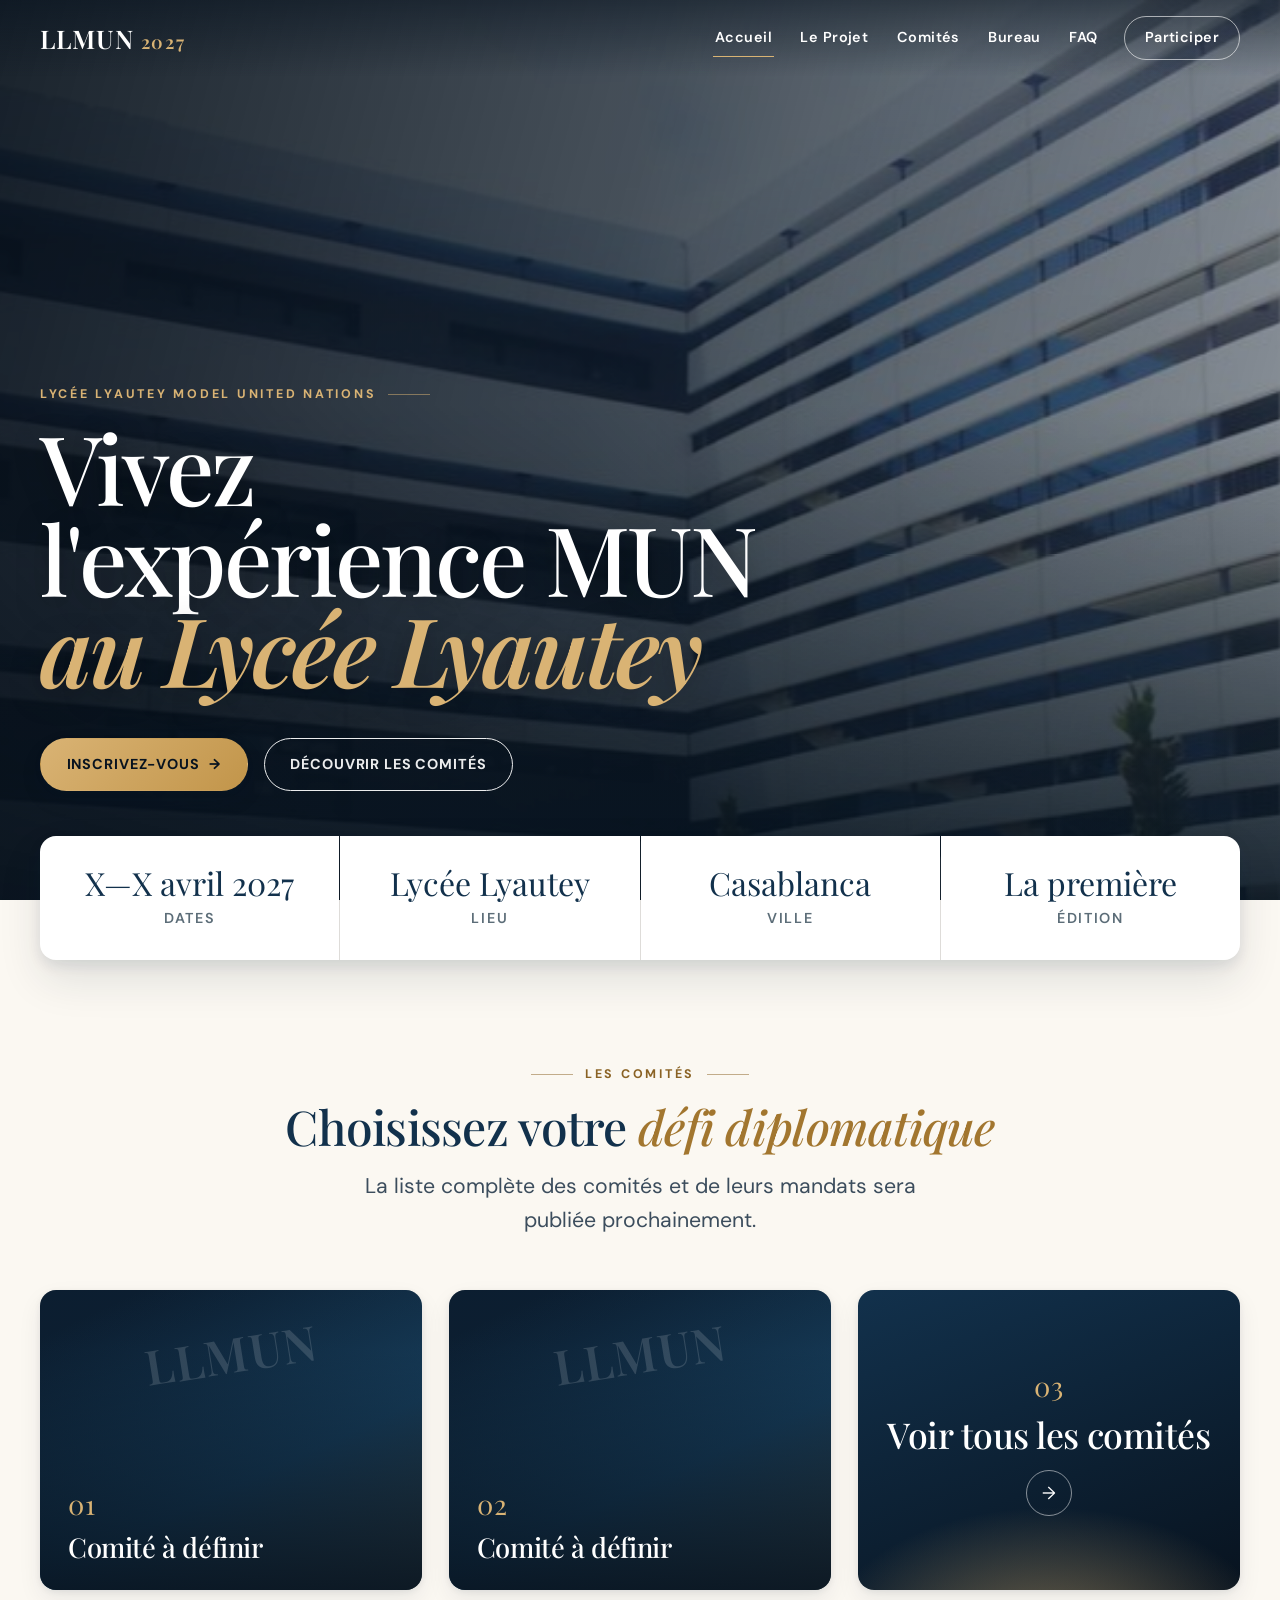
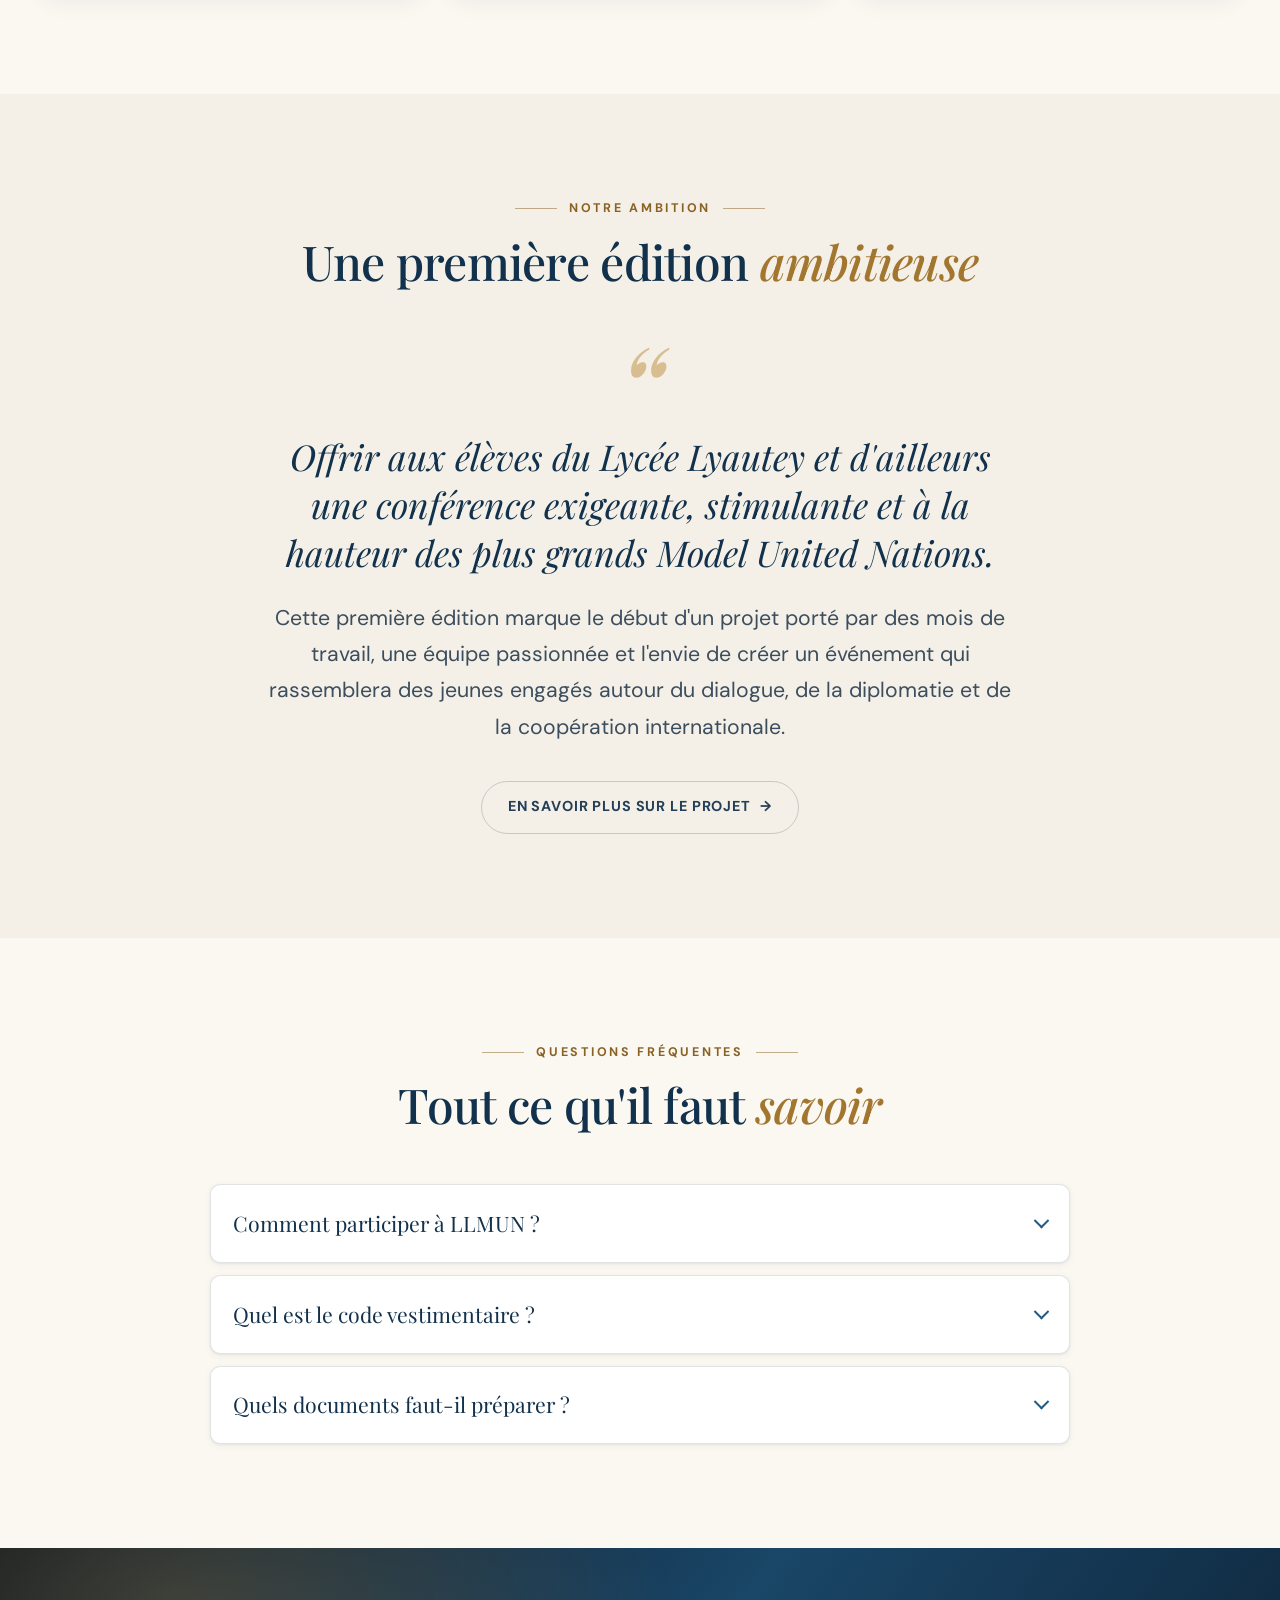
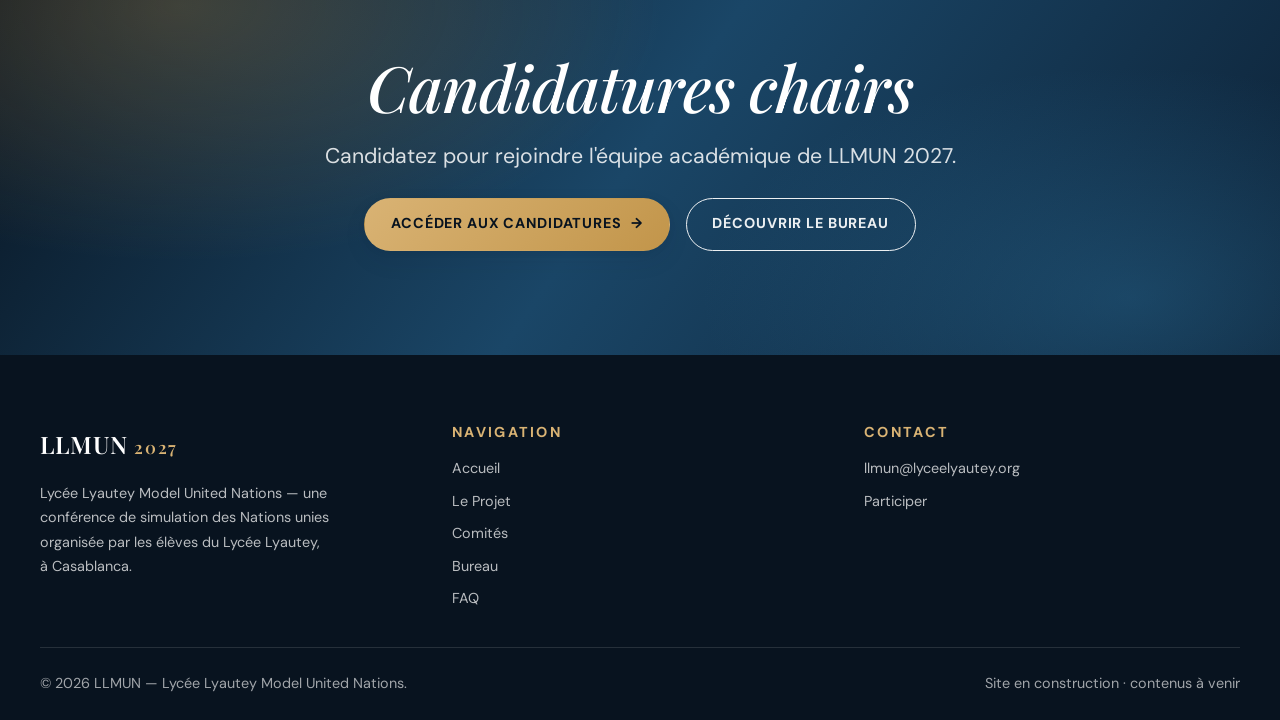
==== commit 40ac188b: "Fix Redirections Fixed page redirections issues and replaced mosquee images with placeholders for fu" ====
--- a/index.html
+++ b/index.html
@@ -24,12 +24,12 @@
 
   <header class="site-header">
     <nav class="nav container" aria-label="Navigation principale">
-      <a class="brand" href="index.html">LLMUN <span>2027</span></a>
+      <a class="brand" href="./">LLMUN <span>2027</span></a>
       <button class="nav-toggle" type="button" aria-label="Ouvrir le menu" aria-expanded="false" aria-controls="menu-principal">
         <span></span><span></span><span></span>
       </button>
       <div class="nav-links" id="menu-principal">
-        <a href="index.html">Accueil</a>
+        <a href="./">Accueil</a>
         <a href="pages/projet/index.html">Le Projet</a>
         <a href="pages/comites/index.html">Comités</a>
         <a href="pages/bureau/index.html">Bureau</a>
@@ -90,18 +90,12 @@
         </div>
 
         <div class="grid-auto grid-3" data-stagger>
-          <article class="committee-card reveal">
-            <div class="committee-card__media">
-              <img src="assets/images/hassan2.jpg" alt="" loading="lazy" width="1200" height="900" />
-            </div>
+          <article class="committee-card committee-card--placeholder reveal">
             <span class="committee-card__num">01</span>
             <h3>Comité à définir</h3>
           </article>
 
-          <article class="committee-card reveal">
-            <div class="committee-card__media">
-              <img src="assets/images/mosquee-nuit.jpg" alt="" loading="lazy" width="1800" height="1217" />
-            </div>
+          <article class="committee-card committee-card--placeholder reveal">
             <span class="committee-card__num">02</span>
             <h3>Comité à définir</h3>
           </article>
@@ -179,13 +173,13 @@
   <!-- Appel à l'action -->
   <section class="cta" id="inscription">
     <div class="container">
-      <h2>Rejoignez-nous à LLMUN 2027</h2>
-      <p>Inscrivez votre délégation et prenez part à la première édition de la conférence.</p>
+      <h2>Candidatures chairs</h2>
+      <p>Candidatez pour rejoindre l'équipe académique de LLMUN 2027.</p>
       <div class="btn-row btn-row--center">
-        <a class="btn btn--gold" href="mailto:llmun@lyceelyautey.org?subject=Inscription%20LLMUN%202027">
-          Inscrivez-vous <span class="btn__arrow" aria-hidden="true">→</span>
+        <a class="btn btn--gold" href="mailto:llmun@lyceelyautey.org?subject=Candidature%20Chair%20LLMUN%202027">
+          Accéder aux candidatures <span class="btn__arrow" aria-hidden="true">→</span>
         </a>
-        <a class="btn btn--ghost" href="pages/comites/index.html">Voir les comités</a>
+        <a class="btn btn--ghost" href="pages/bureau/index.html">Découvrir le bureau</a>
       </div>
     </div>
   </section>
@@ -194,7 +188,7 @@
     <div class="container">
       <div class="site-footer__grid">
         <div class="site-footer__about">
-          <a class="brand" href="index.html">LLMUN <span>2027</span></a>
+          <a class="brand" href="./">LLMUN <span>2027</span></a>
           <p>
             Lycée Lyautey Model United Nations — une conférence de simulation des Nations unies
             organisée par les élèves du Lycée Lyautey, à Casablanca.
@@ -204,7 +198,7 @@
         <nav aria-label="Pages du site">
           <h2>Navigation</h2>
           <ul>
-            <li><a href="index.html">Accueil</a></li>
+            <li><a href="./">Accueil</a></li>
             <li><a href="pages/projet/index.html">Le Projet</a></li>
             <li><a href="pages/comites/index.html">Comités</a></li>
             <li><a href="pages/bureau/index.html">Bureau</a></li>
--- a/assets/css/styles.css
+++ b/assets/css/styles.css
@@ -1093,6 +1093,26 @@
   text-transform: uppercase;
 }
 
+.split__placeholder {
+  display: grid;
+  place-items: center;
+  min-height: 260px;
+  background: linear-gradient(145deg, var(--paper-2), var(--paper));
+  border: 1px solid var(--line-strong);
+  color: var(--ink-muted);
+  box-shadow: var(--shadow-s);
+}
+
+.split__placeholder span {
+  padding: 0.65rem 1rem;
+  border: 1px dashed var(--brass-accent);
+  color: var(--brass-600);
+  font-size: var(--step--1);
+  font-weight: 600;
+  letter-spacing: 0.08em;
+  text-transform: uppercase;
+}
+
 .split--reverse .split__media {
   order: -1;
 }
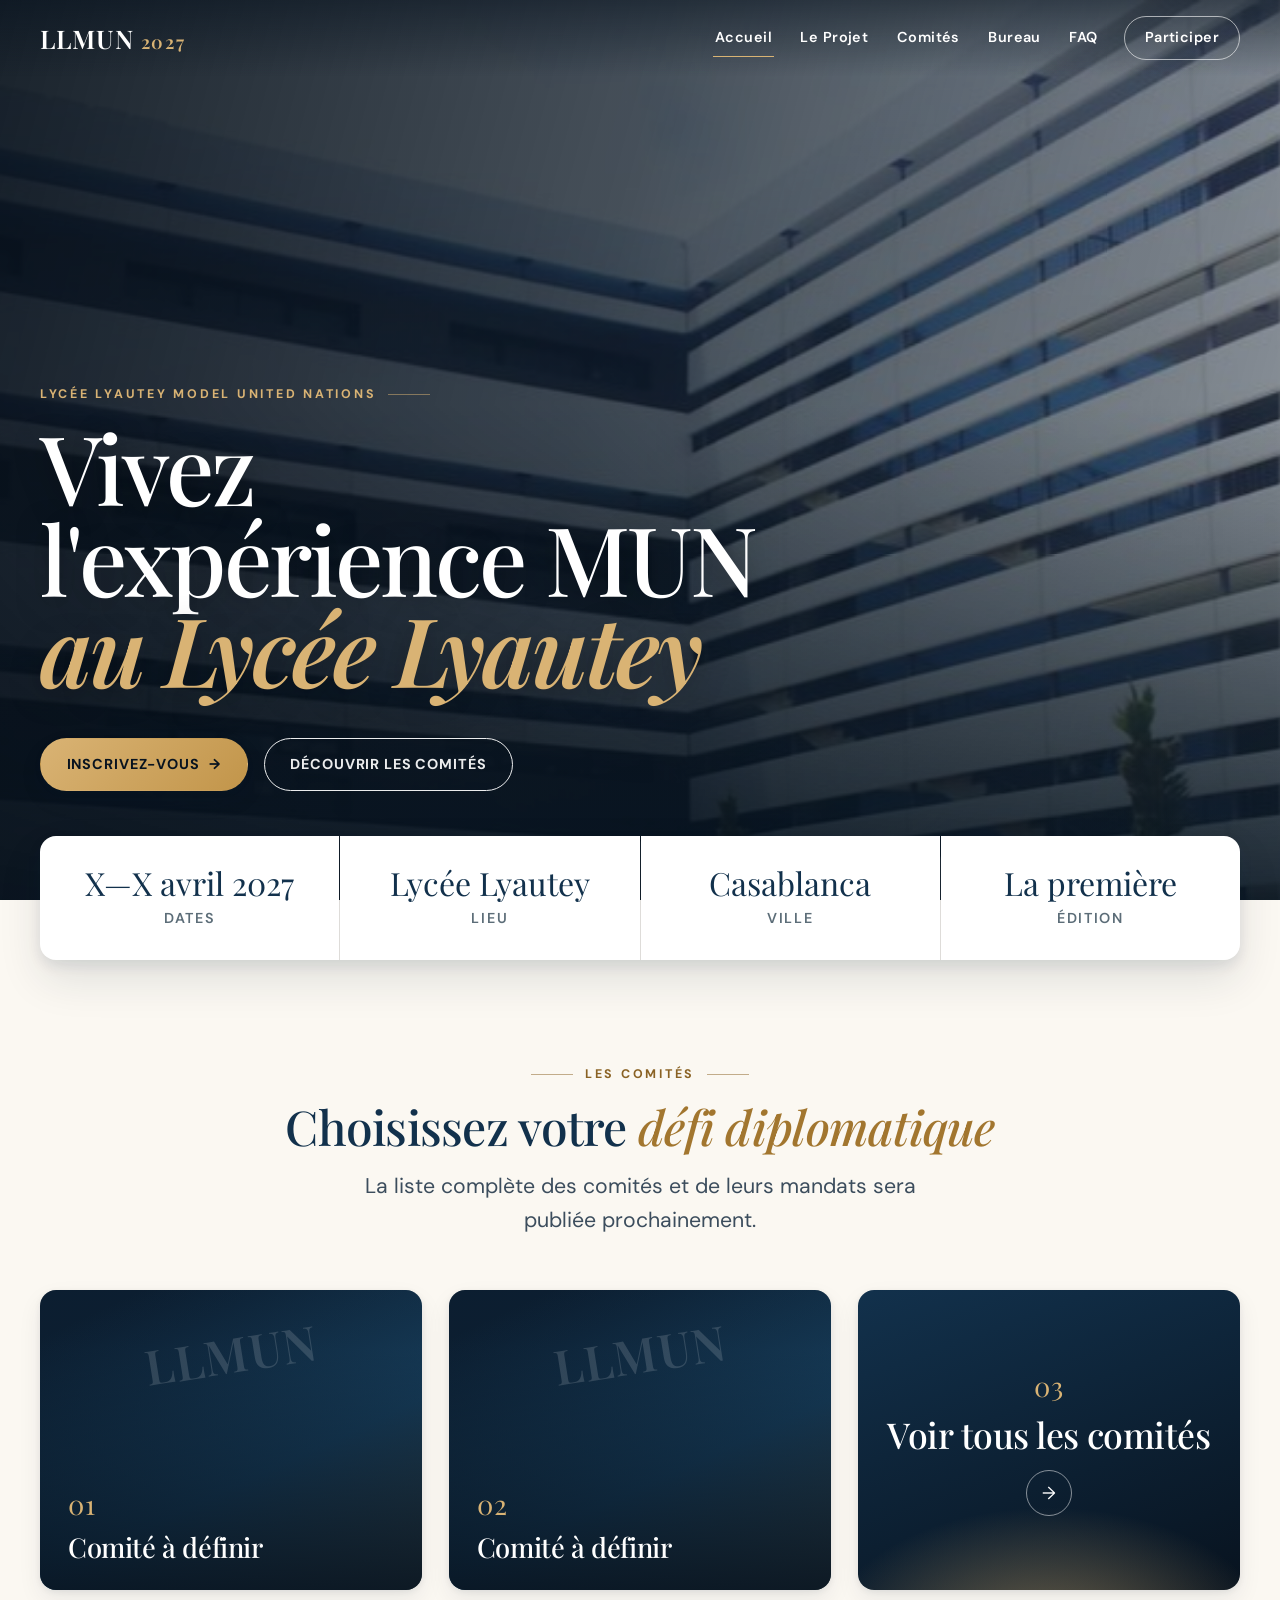
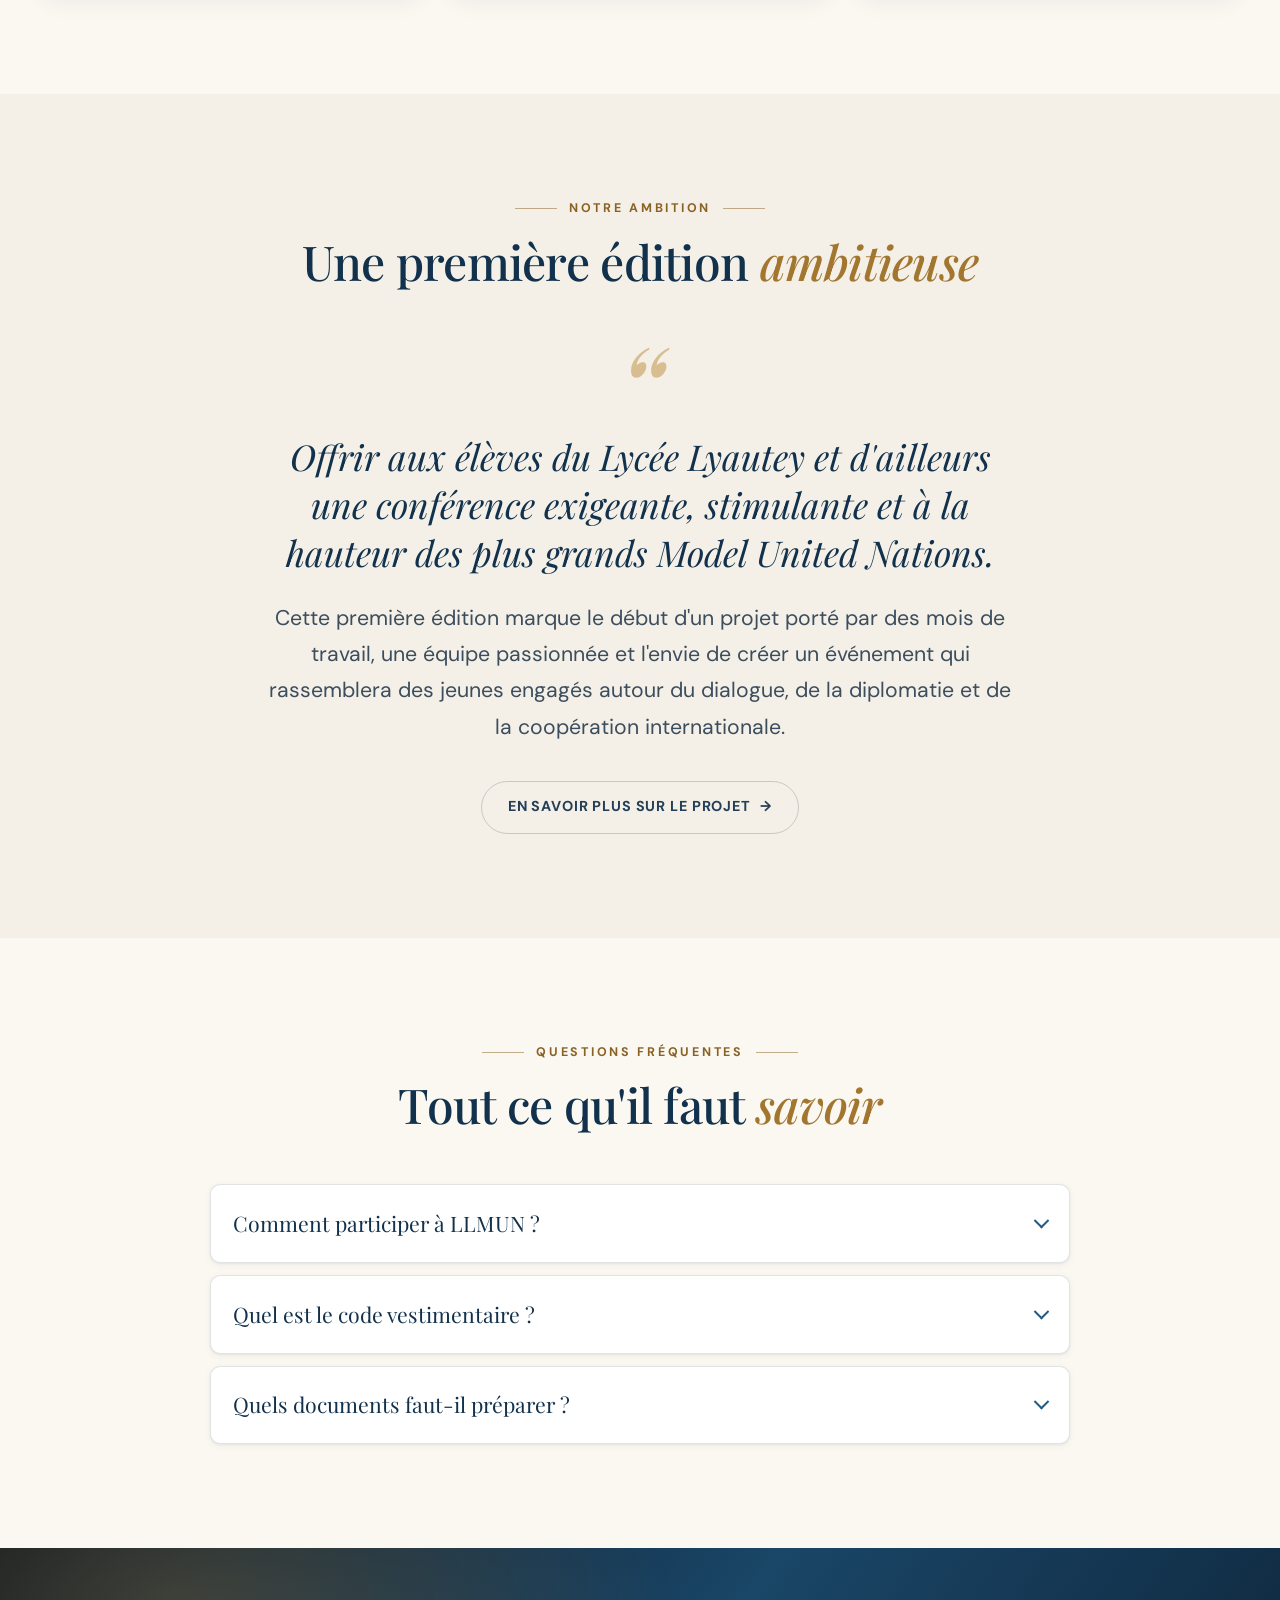
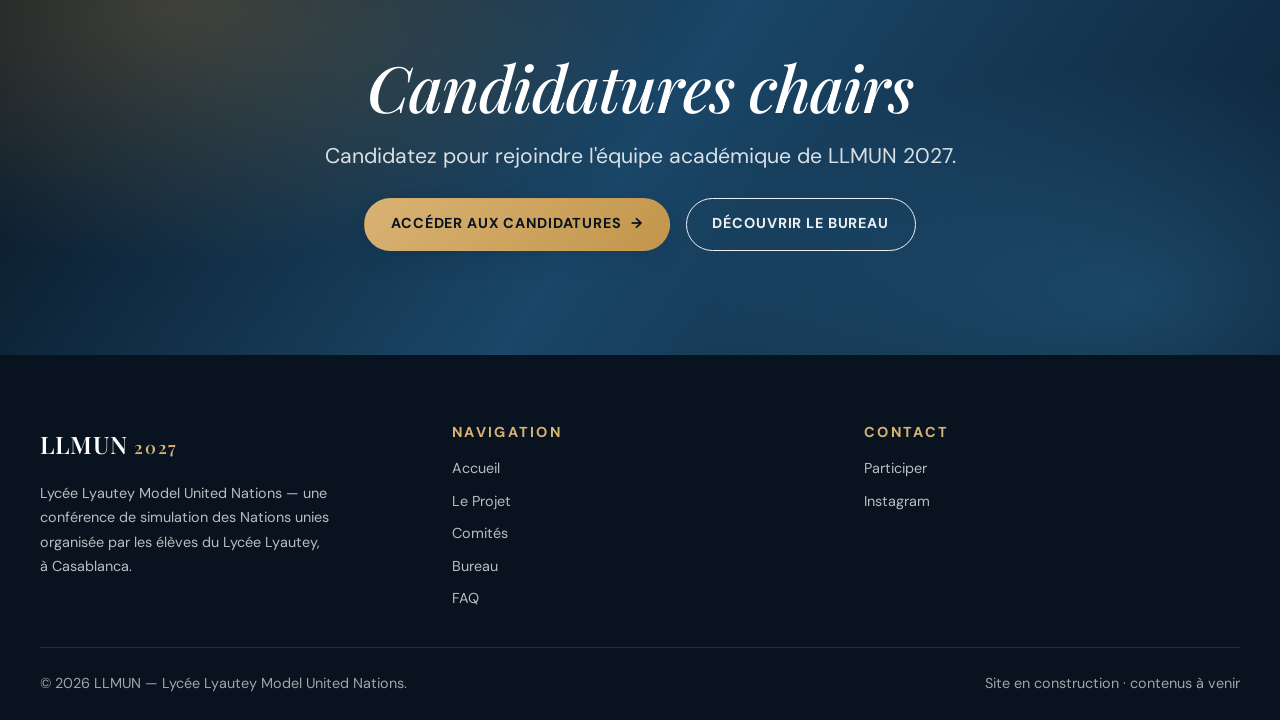
==== commit 5dca2a79: "Email Removed + social Added Instagram link and removed email adress" ====
--- a/index.html
+++ b/index.html
@@ -209,8 +209,8 @@
         <div>
           <h2>Contact</h2>
           <ul>
-            <li><a href="mailto:llmun@lyceelyautey.org">llmun@lyceelyautey.org</a></li>
             <li><a href="#inscription">Participer</a></li>
+            <li><a href="https://www.instagram.com/lyauteymun.maroc/" target="_blank" rel="noopener noreferrer">Instagram</a></li>
           </ul>
         </div>
       </div>
